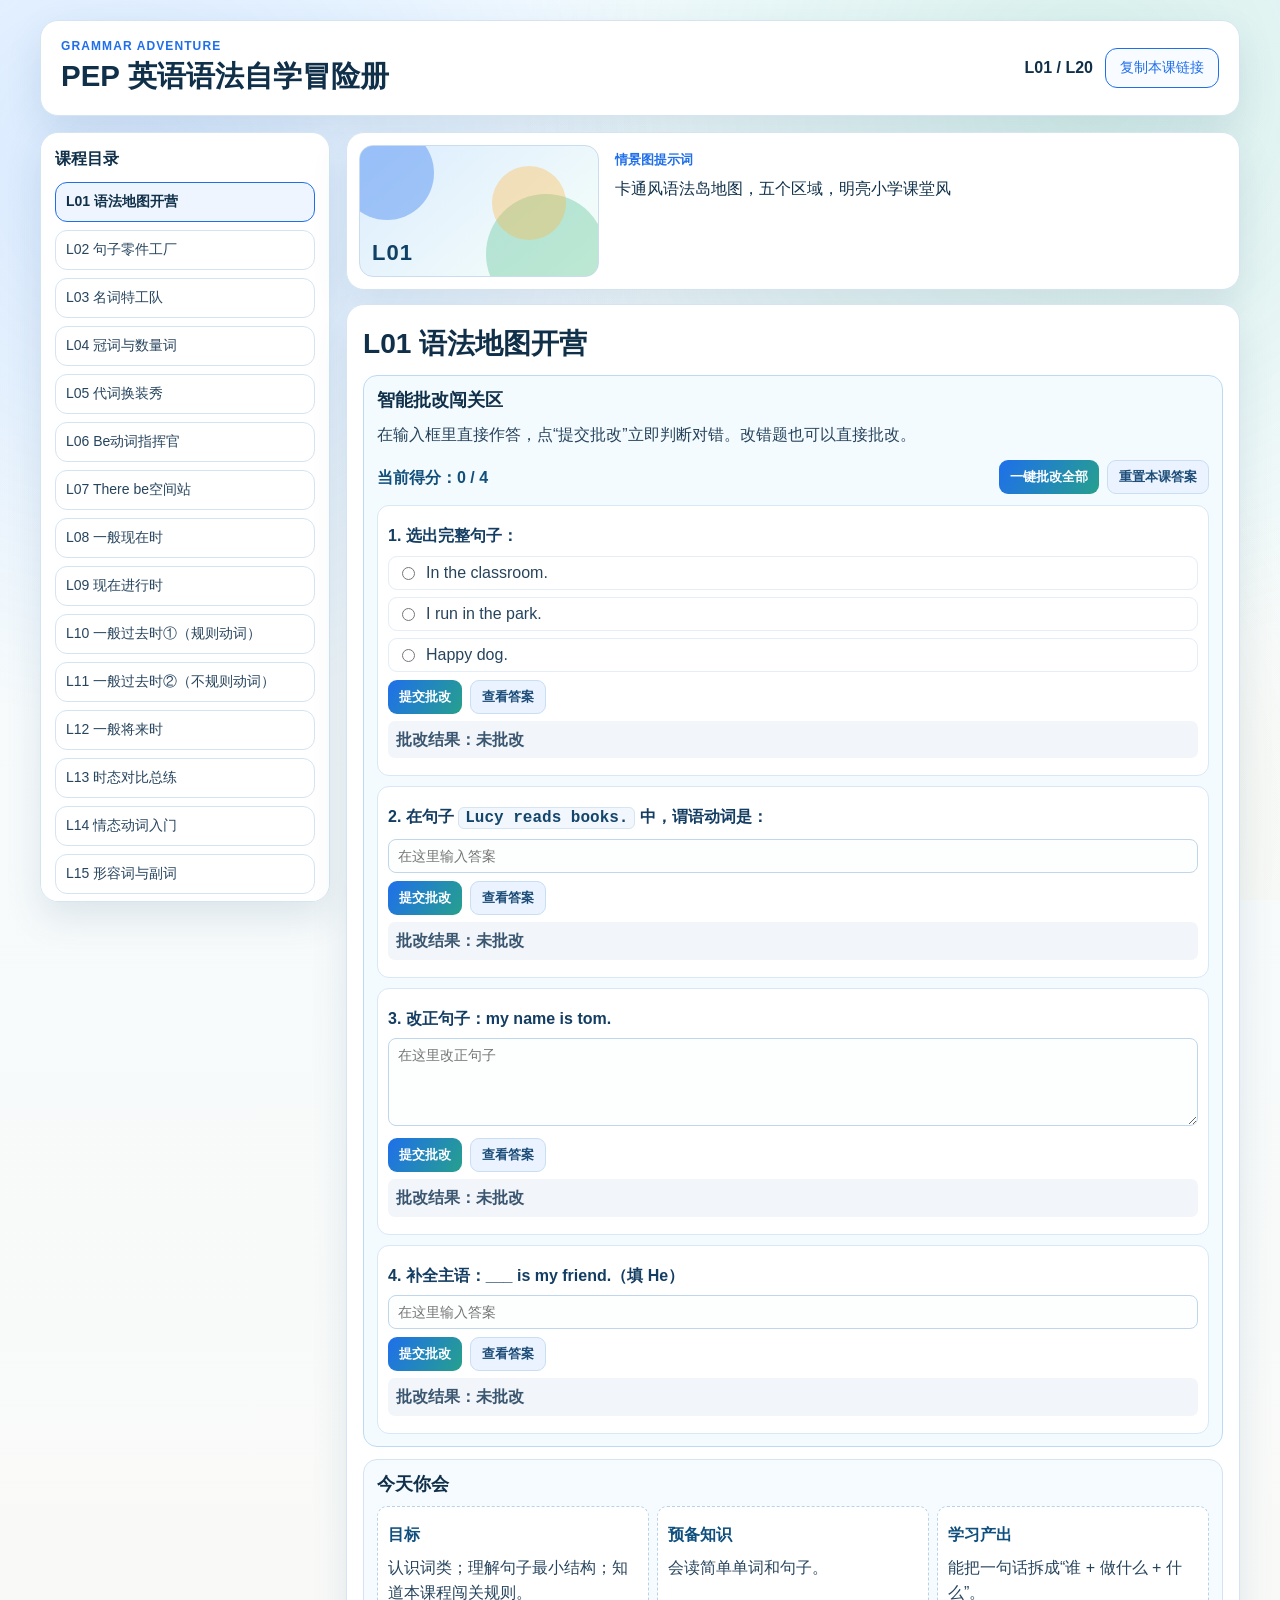
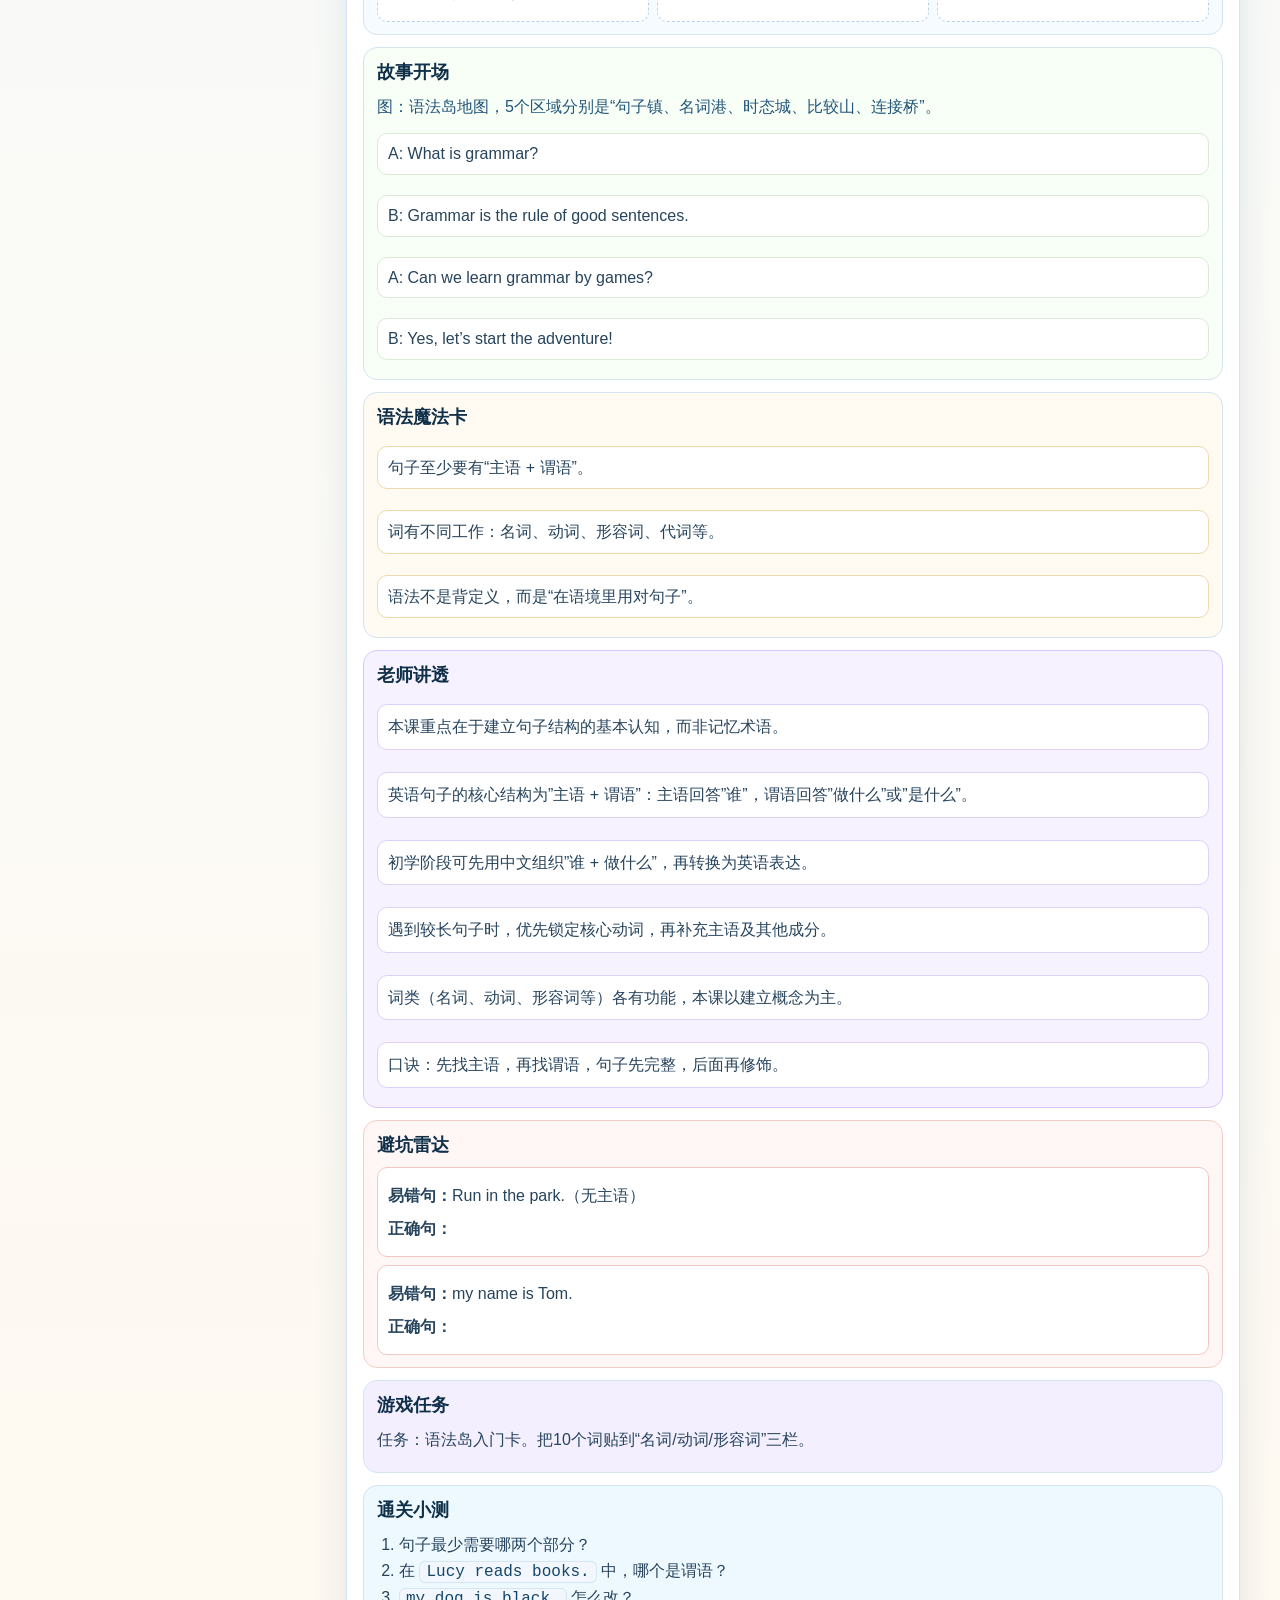
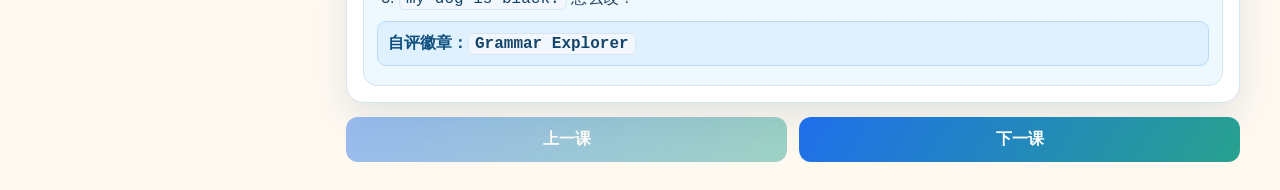
==== index.html @ 1f3fb875 "Restore index.html to stable version" ====
<!doctype html>
<html lang="zh-CN">
<head>
  <meta charset="UTF-8">
  <meta name="viewport" content="width=device-width, initial-scale=1.0">
  <title>PEP 语法大冒险 · 小学高年级</title>
  <link rel="stylesheet" href="./styles.css">
</head>
<body>
  <div class="bg-layer" aria-hidden="true"></div>
  <div class="app-shell">
    <header class="topbar">
      <div class="brand">
        <p class="brand-kicker">Grammar Adventure</p>
        <h1>PEP 英语语法自学冒险册</h1>
      </div>
      <div class="topbar-actions">
        <p id="progress-text" class="progress-text">L01 / L20</p>
        <button id="copy-link-btn" class="ghost-btn" type="button">复制本课链接</button>
      </div>
    </header>

    <div class="content-grid">
      <aside class="lesson-nav">
        <p class="nav-title">课程目录</p>
        <ul id="lesson-list" class="lesson-list"></ul>
      </aside>

      <main class="lesson-main">
        <section class="scene-banner">
          <div class="scene-visual">
            <div class="blob blob-a"></div>
            <div class="blob blob-b"></div>
            <div class="blob blob-c"></div>
            <p id="scene-id" class="scene-id">L01</p>
          </div>
          <div class="scene-meta">
            <p class="scene-label">情景图提示词</p>
            <p id="scene-prompt" class="scene-prompt"></p>
          </div>
        </section>

        <article class="lesson-paper">
          <header class="lesson-header">
            <h2 id="lesson-title"></h2>
          </header>
          <div id="lesson-content" class="lesson-content"></div>
        </article>

        <nav class="pager">
          <button id="prev-btn" class="page-btn" type="button">上一课</button>
          <button id="next-btn" class="page-btn" type="button">下一课</button>
        </nav>
      </main>
    </div>
  </div>

  <script src="./lessons-data.js"></script>
  <script src="./quiz-bank.js"></script>
  <script src="./app.js"></script>
</body>
</html>
---- styles.css ----
:root {
  --bg-top: #f4fbff;
  --bg-bottom: #fff9f0;
  --ink-strong: #10304a;
  --ink-body: #27445d;
  --brand-main: #1f6feb;
  --brand-aux: #25a66a;
  --accent: #ffb43d;
  --danger: #e15a52;
  --card: #ffffff;
  --line: #d4e4f1;
  --shadow: 0 16px 36px rgba(30, 84, 122, 0.12);
}

* {
  box-sizing: border-box;
}

body {
  margin: 0;
  font-family: "Trebuchet MS", "Segoe UI", "PingFang SC", "Microsoft YaHei", sans-serif;
  color: var(--ink-body);
  background: linear-gradient(180deg, var(--bg-top), var(--bg-bottom));
  min-height: 100vh;
}

.bg-layer {
  position: fixed;
  inset: 0;
  background:
    radial-gradient(circle at 10% 20%, rgba(43, 127, 255, 0.15), transparent 40%),
    radial-gradient(circle at 85% 10%, rgba(66, 184, 131, 0.16), transparent 42%),
    radial-gradient(circle at 70% 90%, rgba(255, 176, 32, 0.12), transparent 40%);
  z-index: -1;
}

.app-shell {
  width: min(1200px, 94vw);
  margin: 20px auto 28px;
}

.topbar {
  background: var(--card);
  border: 1px solid var(--line);
  border-radius: 18px;
  padding: 18px 20px;
  display: flex;
  gap: 20px;
  justify-content: space-between;
  align-items: center;
  box-shadow: var(--shadow);
}

.brand-kicker {
  margin: 0 0 4px;
  font-size: 12px;
  letter-spacing: 1.1px;
  color: var(--brand-main);
  text-transform: uppercase;
  font-weight: 700;
}

.brand h1 {
  margin: 0;
  color: var(--ink-strong);
  font-size: clamp(20px, 2.3vw, 30px);
}

.topbar-actions {
  display: flex;
  align-items: center;
  gap: 12px;
}

.progress-text {
  margin: 0;
  color: var(--ink-strong);
  font-weight: 700;
}

.ghost-btn {
  border: 1px solid var(--brand-main);
  color: var(--brand-main);
  background: #f8fbff;
  border-radius: 12px;
  padding: 10px 14px;
  font-size: 14px;
  cursor: pointer;
}

.ghost-btn:hover {
  background: #ecf5ff;
}

.content-grid {
  margin-top: 16px;
  display: grid;
  grid-template-columns: 290px 1fr;
  gap: 16px;
}

.lesson-nav {
  background: var(--card);
  border: 1px solid var(--line);
  border-radius: 18px;
  padding: 16px 14px;
  box-shadow: var(--shadow);
  max-height: calc(100vh - 130px);
  overflow: auto;
}

.nav-title {
  margin: 0 0 12px;
  font-weight: 700;
  color: var(--ink-strong);
}

.lesson-list {
  list-style: none;
  margin: 0;
  padding: 0;
  display: grid;
  gap: 8px;
}

.lesson-link {
  display: block;
  width: 100%;
  text-align: left;
  border: 1px solid var(--line);
  background: #fff;
  border-radius: 12px;
  padding: 10px;
  cursor: pointer;
  color: var(--ink-body);
  font-size: 14px;
  display: flex;
  justify-content: space-between;
  gap: 8px;
  align-items: center;
}

.lesson-link:hover {
  border-color: var(--brand-main);
}

.lesson-link.active {
  border-color: var(--brand-main);
  background: #eef5ff;
  color: var(--ink-strong);
  font-weight: 700;
}

.lesson-text {
  flex: 1;
}

.done-mark {
  font-size: 12px;
  color: #1a8f5c;
  font-weight: 700;
}

.lesson-main {
  display: grid;
  gap: 14px;
}

.scene-banner {
  background: var(--card);
  border: 1px solid var(--line);
  border-radius: 18px;
  padding: 12px;
  display: grid;
  grid-template-columns: 240px 1fr;
  gap: 14px;
  box-shadow: var(--shadow);
}

.scene-visual {
  min-height: 132px;
  position: relative;
  border-radius: 14px;
  overflow: hidden;
  background: linear-gradient(140deg, #dcecff, #f6fff8);
  border: 1px solid #c9ddef;
}

.scene-id {
  position: absolute;
  left: 12px;
  bottom: 10px;
  margin: 0;
  font-size: 22px;
  font-weight: 800;
  color: #0f4166;
  letter-spacing: 1px;
}

.blob {
  position: absolute;
  border-radius: 50%;
}

.blob-a {
  width: 94px;
  height: 94px;
  background: rgba(31, 111, 235, 0.36);
  top: -20px;
  left: -20px;
}

.blob-b {
  width: 120px;
  height: 120px;
  background: rgba(66, 184, 131, 0.32);
  bottom: -38px;
  right: -8px;
}

.blob-c {
  width: 74px;
  height: 74px;
  background: rgba(255, 180, 61, 0.34);
  top: 20px;
  right: 32px;
}

.scene-meta {
  padding: 6px 2px;
}

.scene-label {
  margin: 0;
  font-size: 13px;
  color: var(--brand-main);
  font-weight: 700;
}

.scene-prompt {
  margin: 8px 0 0;
  line-height: 1.55;
  color: var(--ink-strong);
}

.lesson-paper {
  background: var(--card);
  border: 1px solid var(--line);
  border-radius: 18px;
  padding: 16px;
  box-shadow: var(--shadow);
}

.lesson-header h2 {
  margin: 4px 0 12px;
  color: var(--ink-strong);
  font-size: clamp(22px, 2.2vw, 30px);
}

.lesson-content {
  display: grid;
  gap: 12px;
}

.section-card {
  border: 1px solid var(--line);
  border-radius: 14px;
  padding: 12px 13px;
  background: #fff;
}

.section-card h3 {
  margin: 0 0 10px;
  color: var(--ink-strong);
  font-size: 18px;
}

.section-card p {
  margin: 7px 0;
  line-height: 1.6;
}

.section-studyflow {
  background: #f3f9ff;
}

.study-steps {
  display: grid;
  grid-template-columns: repeat(auto-fit, minmax(180px, 1fr));
  gap: 8px;
  margin-top: 8px;
}

.study-step {
  display: flex;
  gap: 8px;
  align-items: center;
  border: 1px solid #d1e4f4;
  border-radius: 10px;
  background: #fff;
  padding: 8px 10px;
}

.done-btn {
  margin-top: 10px;
  border: none;
  border-radius: 10px;
  background: linear-gradient(125deg, #1f6feb, #2bb38c);
  color: #fff;
  padding: 8px 14px;
  font-weight: 700;
  cursor: pointer;
}

.goal-grid {
  display: grid;
  grid-template-columns: repeat(auto-fit, minmax(220px, 1fr));
  gap: 8px;
}

.goal-item {
  border: 1px dashed #b7d2ea;
  border-radius: 10px;
  padding: 8px 10px;
  background: #fff;
}

.goal-key {
  color: #0f4f7d;
  font-weight: 700;
}

.scene-desc {
  color: #24567a;
}

.warmup-media {
  margin: 10px 0;
}

.warmup-image {
  width: 100%;
  border-radius: 12px;
  border: 1px solid #c7dcf0;
  background: #f5fbff;
  display: block;
}

.chat-list {
  display: grid;
  gap: 6px;
}

.chat-line {
  border-radius: 10px;
  background: #fff;
  border: 1px solid #d9ebd5;
  padding: 7px 10px;
}

.rule-list {
  display: grid;
  gap: 7px;
}

.rule-item {
  background: #fff;
  border: 1px solid #f0d9ad;
  border-radius: 10px;
  padding: 8px 10px;
}

.pit-grid {
  display: grid;
  gap: 8px;
}

.pit-item {
  background: #fff;
  border: 1px solid #f2c7c3;
  border-radius: 10px;
  padding: 8px 10px;
}

.pitfall-intro {
  border: 1px solid #f3cdc8;
  border-radius: 10px;
  background: #fff;
  padding: 8px 10px;
  margin-bottom: 10px;
}

.pit-actions {
  display: flex;
  gap: 8px;
  flex-wrap: wrap;
  margin-top: 8px;
}

.section-practice {
  background: #f9f9ff;
}

.section-autoquiz {
  background: #f4fbff;
  border-color: #bedaf3;
}

.quiz-toolbar {
  display: flex;
  justify-content: space-between;
  gap: 10px;
  align-items: center;
  flex-wrap: wrap;
  margin: 10px 0 8px;
}

.quiz-score {
  margin: 0;
  font-weight: 700;
  color: #124f7a;
}

.quiz-tools {
  display: flex;
  gap: 8px;
  flex-wrap: wrap;
}

.mini-btn {
  border: none;
  border-radius: 9px;
  background: linear-gradient(120deg, #1f6feb, #26a08d);
  color: #fff;
  font-size: 13px;
  font-weight: 700;
  padding: 7px 11px;
  cursor: pointer;
}

.mini-btn.light {
  background: #eaf3ff;
  color: #1d4d78;
  border: 1px solid #c9def3;
}

.quiz-list {
  display: grid;
  gap: 10px;
}

.quiz-card {
  background: #fff;
  border: 1px solid #d7e8f7;
  border-radius: 12px;
  padding: 10px;
}

.quiz-title {
  margin: 0 0 8px;
  color: #133d62;
  font-weight: 700;
}

.quiz-options {
  display: grid;
  gap: 7px;
}

.quiz-option {
  display: flex;
  gap: 8px;
  align-items: flex-start;
  border: 1px solid #e4edf8;
  border-radius: 9px;
  padding: 7px 8px;
}

.quiz-option input {
  margin-top: 3px;
}

.quiz-input,
.quiz-textarea {
  width: 100%;
  border: 1px solid #bfd6ec;
  border-radius: 8px;
  padding: 8px 9px;
  font-size: 14px;
  color: #1d4568;
  background: #fdfefe;
}

.quiz-textarea {
  min-height: 88px;
  resize: vertical;
}

.quiz-actions {
  display: flex;
  gap: 8px;
  flex-wrap: wrap;
  margin-top: 8px;
}

.quiz-feedback {
  margin: 8px 0 0;
  padding: 6px 8px;
  border-radius: 7px;
  background: #f2f5f9;
  color: #3a5670;
  font-weight: 600;
}

.quiz-feedback.correct {
  background: #e8fbef;
  color: #1c7e49;
}

.quiz-feedback.wrong {
  background: #fff0ef;
  color: #b94d44;
}

.quiz-answer {
  margin: 7px 0 0;
  color: #1c5582;
  font-weight: 600;
}

.exit-list {
  display: grid;
  gap: 10px;
}

.fun-game {
  border: 1px solid #d8ccf7;
  border-radius: 12px;
  background: #fff;
  padding: 10px;
  margin-top: 10px;
}

.fun-title {
  margin: 0 0 6px;
  color: #3a2b72;
  font-weight: 700;
}

.fun-playground {
  margin-top: 8px;
  display: grid;
  gap: 8px;
}

.fun-result {
  margin: 0;
  color: #1d4e75;
  font-weight: 600;
}

.practice-block {
  border: 1px solid #d7dcf2;
  border-radius: 12px;
  background: #fff;
  padding: 10px;
  margin-bottom: 10px;
}

.practice-block h4 {
  margin: 0 0 8px;
  color: #153f6b;
}

.practice-list {
  display: grid;
  gap: 8px;
}

.practice-item {
  display: flex;
  gap: 8px;
  align-items: flex-start;
  border: 1px solid #e4eaf4;
  border-radius: 9px;
  padding: 7px 8px;
}

.practice-item input {
  margin-top: 3px;
}

.selfcheck {
  margin-top: 8px;
  border-top: 1px dashed #d4deec;
  padding-top: 6px;
}

.selfcheck summary {
  cursor: pointer;
  color: #1f5f95;
  font-weight: 700;
}

.badge-line {
  margin-top: 10px;
  padding: 8px 10px;
  border-radius: 9px;
  background: #dff1ff;
  border: 1px solid #b7dcfa;
  color: #0f4f7d;
  font-weight: 700;
}

.section-card ul,
.section-card ol {
  margin: 8px 0 8px 22px;
  padding: 0;
  line-height: 1.6;
}

.section-card code {
  background: #f2f7fd;
  color: #14456a;
  border: 1px solid #d5e5f3;
  border-radius: 6px;
  padding: 1px 6px;
  font-family: Consolas, "Courier New", monospace;
}

.section-lessonmeta {
  background: #f5fbff;
}

.section-warmupscene {
  background: #f8fff7;
}

.section-rulecard {
  background: #fffaf2;
}

.section-teachertalk {
  background: #f6f2ff;
  border-color: #d9c8fb;
}

.teacher-talk-list {
  display: grid;
  gap: 8px;
}

.teacher-talk-item {
  margin: 0;
  padding: 9px 10px;
  border-radius: 10px;
  background: #fff;
  border: 1px solid #ddd1f7;
  line-height: 1.65;
}

.section-pitfallbox {
  background: #fff7f6;
  border-color: #f3cdc8;
}

.section-funmission {
  background: #f3efff;
}

.section-exitticket {
  background: #eef9ff;
}

.pager {
  display: flex;
  justify-content: space-between;
  gap: 12px;
}

.page-btn {
  flex: 1;
  border: none;
  border-radius: 12px;
  padding: 12px;
  font-size: 16px;
  font-weight: 700;
  color: #fff;
  background: linear-gradient(120deg, var(--brand-main), #27a18e);
  cursor: pointer;
}

.page-btn[disabled] {
  opacity: 0.45;
  cursor: not-allowed;
}

@media (max-width: 1000px) {
  .content-grid {
    grid-template-columns: 1fr;
  }

  .lesson-nav {
    max-height: 260px;
  }
}

@media (max-width: 700px) {
  .topbar {
    flex-direction: column;
    align-items: flex-start;
  }

  .topbar-actions {
    width: 100%;
    justify-content: space-between;
  }

  .scene-banner {
    grid-template-columns: 1fr;
  }
}

.main-tabs {
  display: flex;
  gap: 10px;
  margin-top: 16px;
  background: rgba(255, 255, 255, 0.72);
  border: 1px solid var(--line);
  border-radius: 18px;
  padding: 10px;
  box-shadow: var(--shadow);
}

.main-tab,
.sub-tab {
  border: 1px solid transparent;
  border-radius: 12px;
  background: #f6fbff;
  color: var(--ink-strong);
  padding: 11px 16px;
  font-weight: 800;
  cursor: pointer;
}

.main-tab.active,
.sub-tab.active {
  background: linear-gradient(120deg, var(--brand-main), var(--brand-aux));
  color: #fff;
}

.view-panel.hidden,
.sub-panel.hidden {
  display: none;
}

.test-shell {
  margin-top: 16px;
  background: var(--card);
  border: 1px solid var(--line);
  border-radius: 18px;
  padding: 18px;
  box-shadow: var(--shadow);
}

.test-header p {
  margin: 6px 0 0;
  color: #35536e;
}

.sub-tabs {
  display: flex;
  gap: 10px;
  margin: 14px 0;
  flex-wrap: wrap;
}

.test-actions {
  display: flex;
  gap: 10px;
  flex-wrap: wrap;
  margin-bottom: 10px;
}

.test-summary {
  margin: 0 0 12px;
  padding: 14px 18px;
  border-radius: 12px;
  background: linear-gradient(135deg, #e8f4fd 0%, #f0f9ff 100%);
  border: 1px solid #b8d9f0;
  color: #134066;
  font-weight: 700;
  font-size: 15px;
  line-height: 1.5;
}

.test-paper,
.wrongbook-list {
  display: grid;
  gap: 12px;
}

.test-card,
.wrongbook-card {
  border: 1px solid #d7e8f7;
  border-radius: 14px;
  background: #fff;
  padding: 12px;
}

.test-source,
.wrongbook-source {
  margin: 0 0 6px;
  font-size: 12px;
  color: #4d6780;
  font-weight: 700;
}

.empty-state {
  margin: 0;
  padding: 18px 14px;
  border-radius: 12px;
  background: #f7fbff;
  border: 1px dashed #bfd6ec;
  color: #4a6780;
  text-align: center;
}

.muted {
  color: #7e92a8;
}

.hidden {
  display: none !important;
}

@media (max-width: 700px) {
  .main-tabs,
  .sub-tabs,
  .test-actions {
    flex-direction: column;
  }

  .main-tab,
  .sub-tab,
  .mini-btn,
  .ghost-btn,
  .page-btn,
  .submit-btn {
    width: 100%;
  }
}

/* 测试页面提交区域 */
.test-submit-area {
  margin-top: 24px;
  padding-top: 20px;
  border-top: 2px dashed #d7e8f7;
  display: flex;
  justify-content: center;
}

.submit-btn {
  border: none;
  border-radius: 14px;
  background: linear-gradient(135deg, #1f6feb 0%, #25a66a 100%);
  color: #fff;
  font-size: 18px;
  font-weight: 800;
  padding: 16px 48px;
  cursor: pointer;
  box-shadow: 0 4px 16px rgba(31, 111, 235, 0.3);
  transition: all 0.3s ease;
}

.submit-btn:hover {
  transform: translateY(-2px);
  box-shadow: 0 6px 20px rgba(31, 111, 235, 0.4);
}

.submit-btn:active {
  transform: translateY(0);
}

/* 错题详情样式 */
.error-detail {
  margin-top: 12px;
  padding: 14px 16px;
  border-radius: 10px;
  background: #fff8f7;
  border: 1px solid #f5c6c2;
}

.error-label {
  margin: 0 0 6px;
  font-weight: 700;
  color: #b94d44;
  font-size: 13px;
}

.user-answer {
  margin: 0 0 10px;
  padding: 8px 12px;
  background: #fff;
  border-radius: 8px;
  border: 1px solid #f5c6c2;
  color: #8b3a32;
  font-weight: 600;
}

.correct-label {
  margin: 0 0 6px;
  font-weight: 700;
  color: #1c7e49;
  font-size: 13px;
}

.correct-answer {
  margin: 0;
  padding: 8px 12px;
  background: #e8fbef;
  border-radius: 8px;
  border: 1px solid #a3e4bf;
  color: #1c7e49;
  font-weight: 600;
}

/* 测试卡片美化 */
.test-card {
  border: 1px solid #d7e8f7;
  border-radius: 14px;
  background: #fff;
  padding: 16px;
  transition: box-shadow 0.2s ease;
}

.test-card:hover {
  box-shadow: 0 4px 12px rgba(30, 84, 122, 0.08);
}

/* 测试来源标签美化 */
.test-source {
  margin: 0 0 8px;
  font-size: 12px;
  color: #4d6780;
  font-weight: 700;
  display: inline-block;
  padding: 4px 10px;
  background: #f3f9ff;
  border-radius: 6px;
  border: 1px solid #d7e8f7;
}

/* 测试题目标题美化 */
.test-card .quiz-title {
  margin: 0 0 12px;
  color: #133d62;
  font-weight: 700;
  font-size: 16px;
  line-height: 1.5;
}

/* 测试选项美化 */
.test-card .quiz-options {
  display: grid;
  gap: 8px;
}

.test-card .quiz-option {
  display: flex;
  gap: 10px;
  align-items: flex-start;
  border: 1px solid #e4edf8;
  border-radius: 10px;
  padding: 10px 12px;
  background: #fafcff;
  transition: all 0.2s ease;
}

.test-card .quiz-option:hover {
  border-color: #1f6feb;
  background: #f0f7ff;
}

/* 测试输入框美化 */
.test-card .quiz-input,
.test-card .quiz-textarea {
  border: 1px solid #bfd6ec;
  border-radius: 10px;
  padding: 10px 12px;
  font-size: 15px;
  color: #1d4568;
  background: #fdfefe;
  transition: border-color 0.2s ease;
}

.test-card .quiz-input:focus,
.test-card .quiz-textarea:focus {
  border-color: #1f6feb;
  outline: none;
  box-shadow: 0 0 0 3px rgba(31, 111, 235, 0.1);
}

/* 测试反馈美化 */
.test-card .quiz-feedback {
  margin: 10px 0 0;
  padding: 8px 12px;
  border-radius: 8px;
  font-weight: 700;
  font-size: 14px;
}

.test-card .quiz-feedback.correct {
  background: linear-gradient(135deg, #e8fbef 0%, #d4f5e0 100%);
  color: #1c7e49;
  border: 1px solid #a3e4bf;
}

.test-card .quiz-feedback.wrong {
  background: linear-gradient(135deg, #fff0ef 0%, #ffe8e6 100%);
  color: #b94d44;
  border: 1px solid #f5c6c2;
}
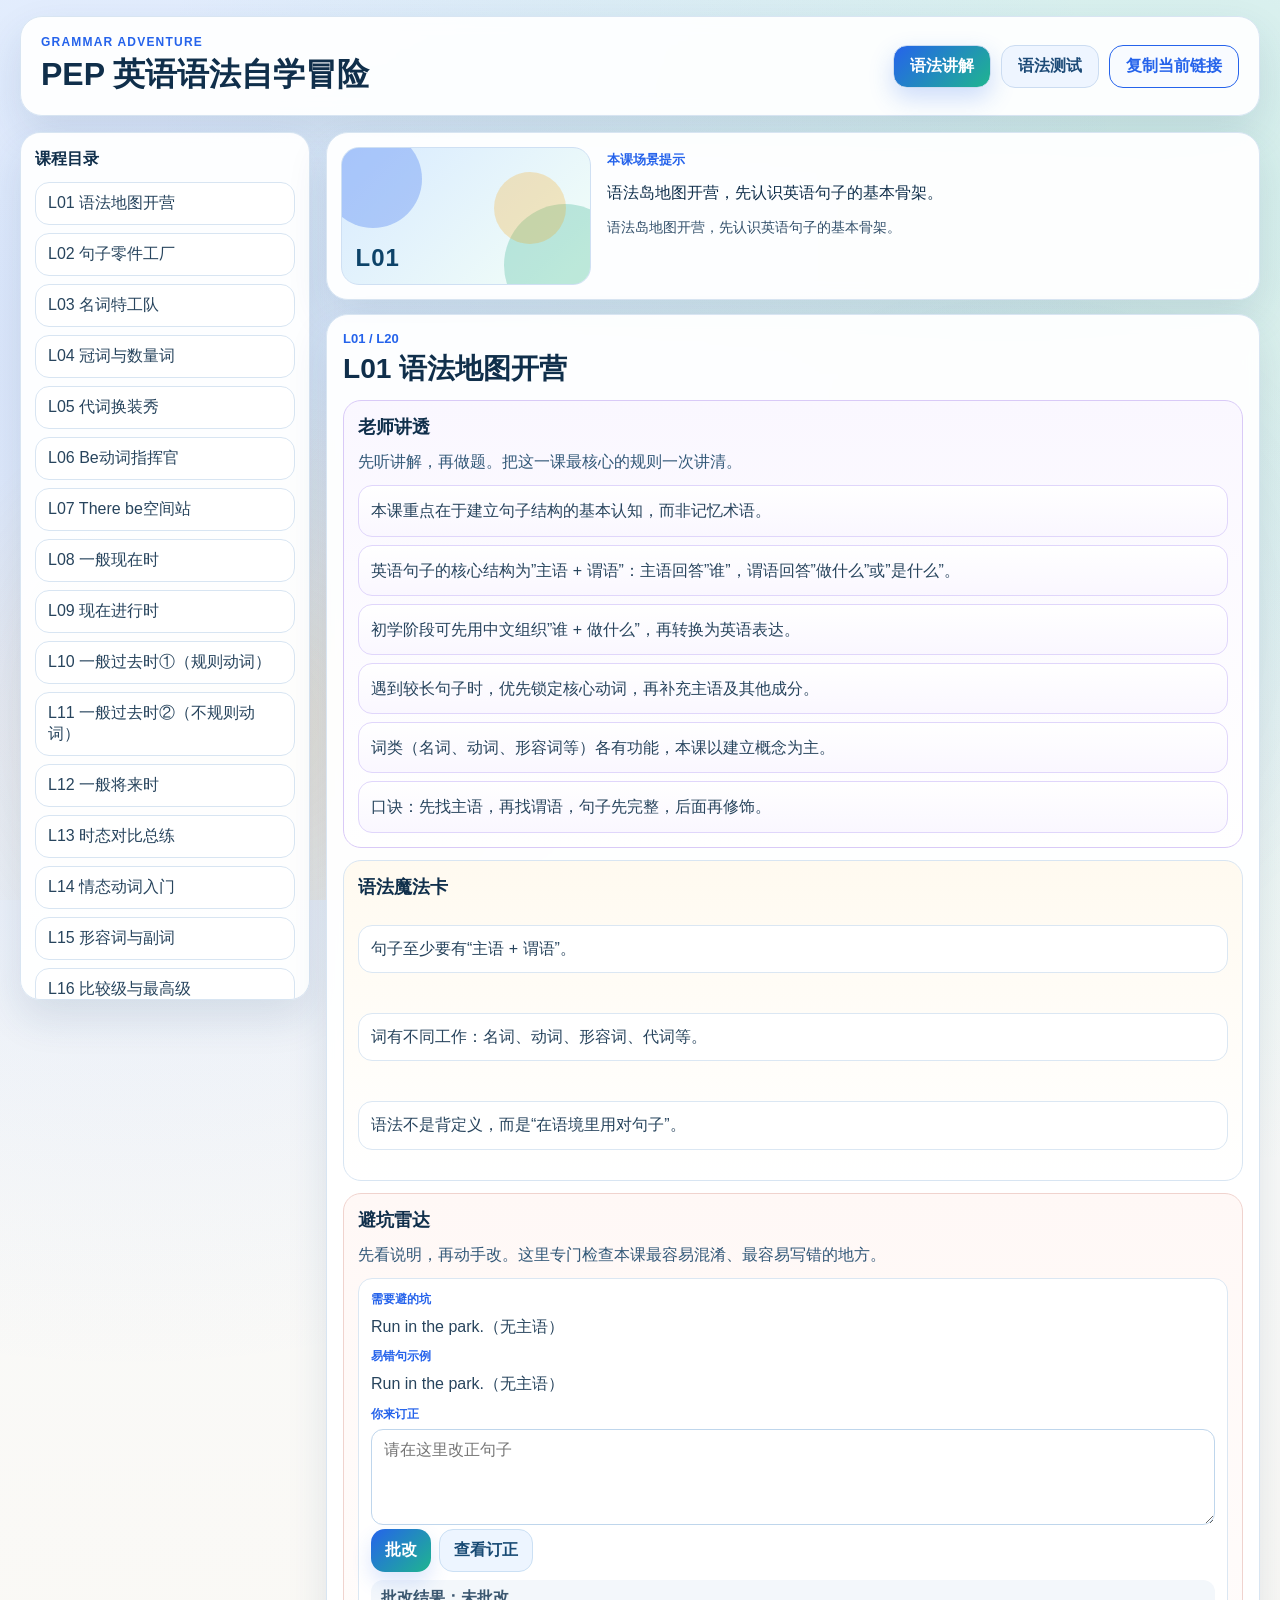
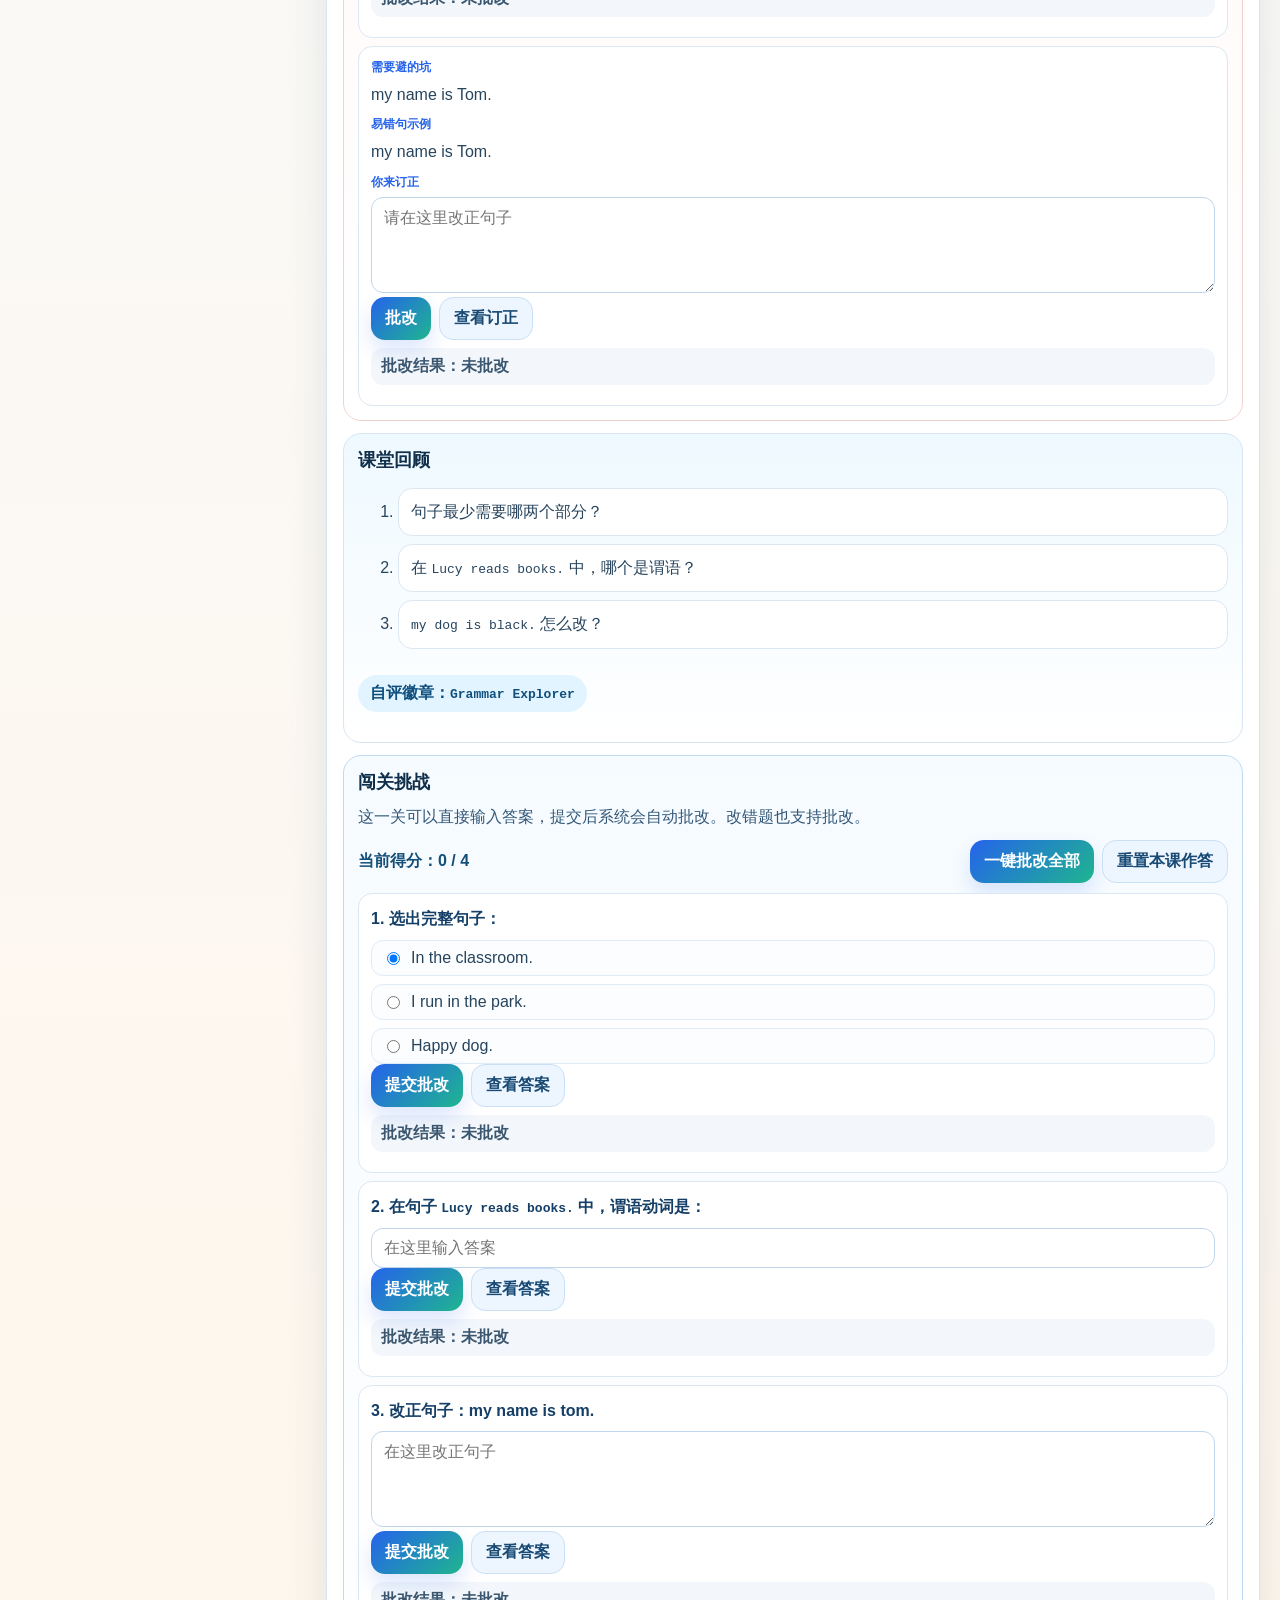
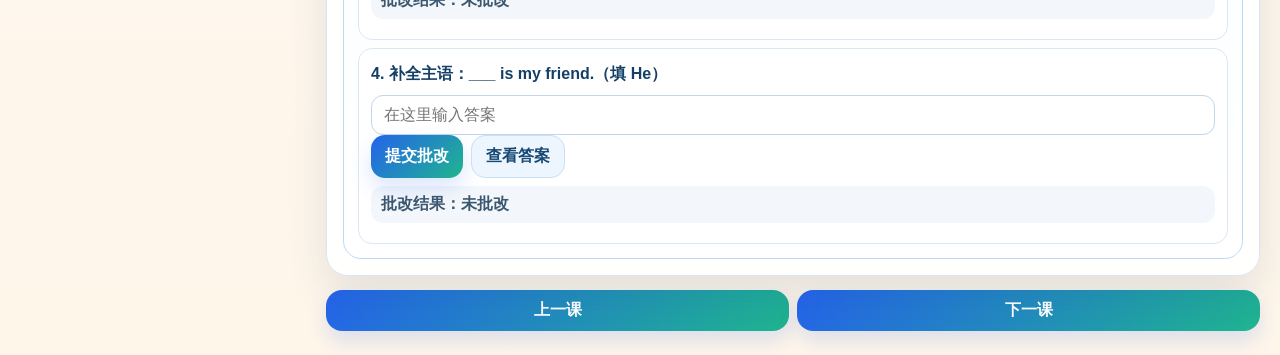
==== commit 54a92dc9: "Publish dual-menu grammar site" ====
--- a/index.html
+++ b/index.html
@@ -1,62 +1,103 @@
-<!doctype html>
-<html lang="zh-CN">
-<head>
-  <meta charset="UTF-8">
-  <meta name="viewport" content="width=device-width, initial-scale=1.0">
-  <title>PEP 语法大冒险 · 小学高年级</title>
-  <link rel="stylesheet" href="./styles.css">
-</head>
-<body>
-  <div class="bg-layer" aria-hidden="true"></div>
-  <div class="app-shell">
-    <header class="topbar">
-      <div class="brand">
-        <p class="brand-kicker">Grammar Adventure</p>
-        <h1>PEP 英语语法自学冒险册</h1>
-      </div>
-      <div class="topbar-actions">
-        <p id="progress-text" class="progress-text">L01 / L20</p>
-        <button id="copy-link-btn" class="ghost-btn" type="button">复制本课链接</button>
-      </div>
-    </header>
+<!doctype html>
+<html lang="zh-CN">
+<head>
+  <meta charset="UTF-8">
+  <meta name="viewport" content="width=device-width, initial-scale=1.0">
+  <title>PEP 英语语法自学冒险</title>
+  <link rel="stylesheet" href="./styles.css">
+</head>
+<body>
+  <div class="bg-layer" aria-hidden="true"></div>
+  <div class="app-shell">
+    <header class="topbar">
+      <div class="brand">
+        <p class="brand-kicker">Grammar Adventure</p>
+        <h1>PEP 英语语法自学冒险</h1>
+      </div>
+      <div class="topbar-actions">
+        <button id="menu-lesson" class="top-menu active" type="button">语法讲解</button>
+        <button id="menu-test" class="top-menu" type="button">语法测试</button>
+        <button id="copy-link-btn" class="ghost-btn" type="button">复制当前链接</button>
+      </div>
+    </header>
+
+    <main>
+      <section id="lesson-view" class="view-panel">
+        <div class="content-grid">
+          <aside class="lesson-nav">
+            <p class="nav-title">课程目录</p>
+            <ul id="lesson-list" class="lesson-list"></ul>
+          </aside>
+
+          <div class="lesson-stage">
+            <section class="scene-banner">
+              <div class="scene-visual">
+                <div class="blob blob-a"></div>
+                <div class="blob blob-b"></div>
+                <div class="blob blob-c"></div>
+                <p id="scene-id" class="scene-id">L01</p>
+              </div>
+              <div class="scene-meta">
+                <p class="scene-label">本课场景提示</p>
+                <p id="scene-prompt" class="scene-prompt"></p>
+                <p id="lesson-summary" class="lesson-summary"></p>
+              </div>
+            </section>
+
+            <article class="lesson-paper">
+              <header class="lesson-header">
+                <div>
+                  <p id="progress-text" class="progress-text">L01 / L20</p>
+                  <h2 id="lesson-title"></h2>
+                </div>
+              </header>
+              <div id="lesson-content" class="lesson-content"></div>
+            </article>
+
+            <nav class="pager">
+              <button id="prev-btn" class="page-btn" type="button">上一课</button>
+              <button id="next-btn" class="page-btn" type="button">下一课</button>
+            </nav>
+          </div>
+        </div>
+      </section>
+
+      <section id="test-view" class="view-panel" hidden>
+        <div class="test-shell">
+          <header class="test-header">
+            <div>
+              <p class="panel-kicker">语法测试</p>
+              <h2>随机 20 题，一次做完，一次批改</h2>
+              <p class="panel-desc">每次点击“生成 20 题”都会自动抽取新题。全部做完后点提交，系统会自动批改，并把错题加入错题集。</p>
+            </div>
+            <div class="test-toolbar">
+              <button id="generate-test-btn" class="mini-btn" type="button">生成 20 题</button>
+              <button id="submit-test-btn" class="mini-btn light" type="button">一键提交并批改</button>
+              <button id="clear-wrong-btn" class="mini-btn light" type="button">清空错题集</button>
+            </div>
+          </header>
+
+          <div class="test-switch">
+            <button class="test-tab active" data-test-tab="quiz" type="button">测试</button>
+            <button class="test-tab" data-test-tab="wrong" type="button">错题集 <span id="wrong-count" class="badge-count">0</span></button>
+          </div>
+
+          <article class="lesson-paper">
+            <div class="quiz-toolbar">
+              <p id="test-score" class="quiz-score">当前得分：0 / 20</p>
+              <p class="quiz-hint">先作答，再统一提交。错题会自动记录。</p>
+            </div>
+            <div id="test-question-list" class="lesson-content"></div>
+          </article>
+        </div>
+      </section>
+    </main>
+  </div>
+
+  <script src="./lessons-data.js"></script>
+  <script src="./quiz-bank.js"></script>
+  <script src="./app.js"></script>
+</body>
+</html>
 
-    <div class="content-grid">
-      <aside class="lesson-nav">
-        <p class="nav-title">课程目录</p>
-        <ul id="lesson-list" class="lesson-list"></ul>
-      </aside>
 
-      <main class="lesson-main">
-        <section class="scene-banner">
-          <div class="scene-visual">
-            <div class="blob blob-a"></div>
-            <div class="blob blob-b"></div>
-            <div class="blob blob-c"></div>
-            <p id="scene-id" class="scene-id">L01</p>
-          </div>
-          <div class="scene-meta">
-            <p class="scene-label">情景图提示词</p>
-            <p id="scene-prompt" class="scene-prompt"></p>
-          </div>
-        </section>
-
-        <article class="lesson-paper">
-          <header class="lesson-header">
-            <h2 id="lesson-title"></h2>
-          </header>
-          <div id="lesson-content" class="lesson-content"></div>
-        </article>
-
-        <nav class="pager">
-          <button id="prev-btn" class="page-btn" type="button">上一课</button>
-          <button id="next-btn" class="page-btn" type="button">下一课</button>
-        </nav>
-      </main>
-    </div>
-  </div>
-
-  <script src="./lessons-data.js"></script>
-  <script src="./quiz-bank.js"></script>
-  <script src="./app.js"></script>
-</body>
-</html>
--- a/styles.css
+++ b/styles.css
@@ -1,271 +1,268 @@
 :root {
-  --bg-top: #f4fbff;
-  --bg-bottom: #fff9f0;
-  --ink-strong: #10304a;
+  --bg-top: #f6fbff;
+  --bg-bottom: #fff6ea;
+  --ink-strong: #102f4b;
   --ink-body: #27445d;
-  --brand-main: #1f6feb;
-  --brand-aux: #25a66a;
-  --accent: #ffb43d;
-  --danger: #e15a52;
+  --brand-main: #2563eb;
+  --brand-aux: #12a57b;
+  --accent: #f59e0b;
+  --danger: #dc5f55;
   --card: #ffffff;
-  --line: #d4e4f1;
-  --shadow: 0 16px 36px rgba(30, 84, 122, 0.12);
-}
-
-* {
-  box-sizing: border-box;
-}
-
+  --line: #d8e5f2;
+  --shadow: 0 18px 40px rgba(23, 66, 104, 0.12);
+}
+
+* { box-sizing: border-box; }
+html { scroll-behavior: smooth; }
 body {
   margin: 0;
+  min-height: 100vh;
+  color: var(--ink-body);
   font-family: "Trebuchet MS", "Segoe UI", "PingFang SC", "Microsoft YaHei", sans-serif;
-  color: var(--ink-body);
-  background: linear-gradient(180deg, var(--bg-top), var(--bg-bottom));
-  min-height: 100vh;
-}
+  background:
+    radial-gradient(circle at 10% 10%, rgba(37, 99, 235, 0.15), transparent 30%),
+    radial-gradient(circle at 90% 5%, rgba(18, 165, 123, 0.16), transparent 28%),
+    linear-gradient(180deg, var(--bg-top), var(--bg-bottom));
+}
+button, textarea, input { font: inherit; }
+button { cursor: pointer; }
 
 .bg-layer {
   position: fixed;
   inset: 0;
+  pointer-events: none;
   background:
-    radial-gradient(circle at 10% 20%, rgba(43, 127, 255, 0.15), transparent 40%),
-    radial-gradient(circle at 85% 10%, rgba(66, 184, 131, 0.16), transparent 42%),
-    radial-gradient(circle at 70% 90%, rgba(255, 176, 32, 0.12), transparent 40%);
+    radial-gradient(circle at 20% 80%, rgba(245, 158, 11, 0.14), transparent 28%),
+    radial-gradient(circle at 80% 70%, rgba(37, 99, 235, 0.08), transparent 30%);
   z-index: -1;
 }
 
 .app-shell {
-  width: min(1200px, 94vw);
-  margin: 20px auto 28px;
+  width: min(1240px, calc(100vw - 24px));
+  margin: 16px auto 24px;
 }
 
 .topbar {
-  background: var(--card);
-  border: 1px solid var(--line);
-  border-radius: 18px;
-  padding: 18px 20px;
-  display: flex;
-  gap: 20px;
+  display: flex;
+  gap: 16px;
   justify-content: space-between;
   align-items: center;
+  padding: 18px 20px;
+  border: 1px solid var(--line);
+  border-radius: 22px;
+  background: rgba(255, 255, 255, 0.92);
   box-shadow: var(--shadow);
+  backdrop-filter: blur(8px);
 }
 
 .brand-kicker {
   margin: 0 0 4px;
   font-size: 12px;
-  letter-spacing: 1.1px;
+  font-weight: 700;
   color: var(--brand-main);
   text-transform: uppercase;
-  font-weight: 700;
+  letter-spacing: 1.2px;
 }
 
 .brand h1 {
   margin: 0;
   color: var(--ink-strong);
-  font-size: clamp(20px, 2.3vw, 30px);
+  font-size: clamp(22px, 2.5vw, 32px);
 }
 
 .topbar-actions {
   display: flex;
+  flex-wrap: wrap;
+  gap: 10px;
   align-items: center;
-  gap: 12px;
-}
-
-.progress-text {
-  margin: 0;
-  color: var(--ink-strong);
-  font-weight: 700;
+}
+
+.top-menu,
+.ghost-btn,
+.page-btn,
+.mini-btn,
+.test-tab,
+.lesson-link {
+  border: 0;
+  border-radius: 14px;
+  transition: transform 0.15s ease, box-shadow 0.15s ease, background 0.15s ease, color 0.15s ease, border-color 0.15s ease;
+}
+
+.top-menu {
+  padding: 10px 16px;
+  background: #eef5ff;
+  color: #1d4b77;
+  border: 1px solid #cbdcf1;
+  font-weight: 700;
+}
+
+.top-menu.active {
+  background: linear-gradient(135deg, var(--brand-main), #1fb58f);
+  color: #fff;
+  box-shadow: 0 10px 24px rgba(37, 99, 235, 0.22);
 }
 
 .ghost-btn {
-  border: 1px solid var(--brand-main);
+  padding: 10px 16px;
   color: var(--brand-main);
   background: #f8fbff;
-  border-radius: 12px;
-  padding: 10px 14px;
+  border: 1px solid var(--brand-main);
+  font-weight: 700;
+}
+
+.view-panel { margin-top: 16px; }
+
+.content-grid {
+  display: grid;
+  grid-template-columns: 290px minmax(0, 1fr);
+  gap: 16px;
+  align-items: start;
+}
+
+.lesson-nav {
+  position: sticky;
+  top: 16px;
+  max-height: calc(100vh - 32px);
+  overflow: auto;
+  padding: 16px 14px;
+  border: 1px solid var(--line);
+  border-radius: 20px;
+  background: rgba(255, 255, 255, 0.94);
+  box-shadow: var(--shadow);
+}
+
+.nav-title {
+  margin: 0 0 12px;
+  color: var(--ink-strong);
+  font-weight: 700;
+}
+
+.lesson-list {
+  display: grid;
+  gap: 8px;
+  list-style: none;
+  margin: 0;
+  padding: 0;
+}
+
+.lesson-link {
+  width: 100%;
+  display: flex;
+  justify-content: space-between;
+  gap: 10px;
+  align-items: center;
+  padding: 10px 12px;
+  background: #fff;
+  color: var(--ink-body);
+  border: 1px solid var(--line);
+  text-align: left;
+}
+
+.lesson-link:hover { transform: translateY(-1px); border-color: #94c4f6; }
+.lesson-link.active {
+  background: linear-gradient(135deg, #eaf3ff, #f2fff9);
+  border-color: #87b6eb;
+  color: var(--ink-strong);
+  font-weight: 700;
+}
+
+.lesson-text { flex: 1; }
+.done-mark { color: #15925e; font-size: 12px; font-weight: 700; }
+
+.lesson-stage {
+  display: grid;
+  gap: 14px;
+}
+
+.scene-banner,
+.lesson-paper,
+.test-shell {
+  border: 1px solid var(--line);
+  border-radius: 22px;
+  background: rgba(255, 255, 255, 0.94);
+  box-shadow: var(--shadow);
+  backdrop-filter: blur(8px);
+}
+
+.scene-banner {
+  display: grid;
+  grid-template-columns: 250px minmax(0, 1fr);
+  gap: 14px;
+  padding: 14px;
+}
+
+.scene-visual {
+  position: relative;
+  min-height: 138px;
+  overflow: hidden;
+  border-radius: 18px;
+  border: 1px solid #cfe0f3;
+  background: linear-gradient(135deg, #d8eaff, #f3fff7);
+}
+
+.scene-id {
+  position: absolute;
+  left: 14px;
+  bottom: 12px;
+  margin: 0;
+  color: #0d4369;
+  font-size: 24px;
+  font-weight: 800;
+  letter-spacing: 1px;
+}
+
+.blob { position: absolute; border-radius: 50%; }
+.blob-a { width: 98px; height: 98px; top: -18px; left: -18px; background: rgba(37, 99, 235, 0.28); }
+.blob-b { width: 122px; height: 122px; right: -36px; bottom: -42px; background: rgba(18, 165, 123, 0.24); }
+.blob-c { width: 72px; height: 72px; right: 24px; top: 24px; background: rgba(245, 158, 11, 0.24); }
+
+.scene-meta { padding: 4px 2px; }
+.scene-label {
+  margin: 0;
+  color: var(--brand-main);
+  font-size: 13px;
+  font-weight: 700;
+}
+.scene-prompt,
+.lesson-summary {
+  margin: 10px 0 0;
+  color: var(--ink-strong);
+  line-height: 1.7;
+}
+.lesson-summary {
+  color: #33506b;
   font-size: 14px;
-  cursor: pointer;
-}
-
-.ghost-btn:hover {
-  background: #ecf5ff;
-}
-
-.content-grid {
-  margin-top: 16px;
-  display: grid;
-  grid-template-columns: 290px 1fr;
-  gap: 16px;
-}
-
-.lesson-nav {
-  background: var(--card);
+}
+
+.lesson-paper { padding: 16px; }
+.lesson-header {
+  display: flex;
+  justify-content: space-between;
+  gap: 12px;
+  align-items: flex-start;
+  margin-bottom: 12px;
+}
+.progress-text {
+  margin: 0 0 4px;
+  color: var(--brand-main);
+  font-weight: 700;
+  font-size: 13px;
+}
+.lesson-header h2 {
+  margin: 0;
+  color: var(--ink-strong);
+  font-size: clamp(24px, 2.2vw, 32px);
+}
+
+.lesson-content {
+  display: grid;
+  gap: 12px;
+}
+
+.section-card {
   border: 1px solid var(--line);
   border-radius: 18px;
-  padding: 16px 14px;
-  box-shadow: var(--shadow);
-  max-height: calc(100vh - 130px);
-  overflow: auto;
-}
-
-.nav-title {
-  margin: 0 0 12px;
-  font-weight: 700;
-  color: var(--ink-strong);
-}
-
-.lesson-list {
-  list-style: none;
-  margin: 0;
-  padding: 0;
-  display: grid;
-  gap: 8px;
-}
-
-.lesson-link {
-  display: block;
-  width: 100%;
-  text-align: left;
-  border: 1px solid var(--line);
-  background: #fff;
-  border-radius: 12px;
-  padding: 10px;
-  cursor: pointer;
-  color: var(--ink-body);
-  font-size: 14px;
-  display: flex;
-  justify-content: space-between;
-  gap: 8px;
-  align-items: center;
-}
-
-.lesson-link:hover {
-  border-color: var(--brand-main);
-}
-
-.lesson-link.active {
-  border-color: var(--brand-main);
-  background: #eef5ff;
-  color: var(--ink-strong);
-  font-weight: 700;
-}
-
-.lesson-text {
-  flex: 1;
-}
-
-.done-mark {
-  font-size: 12px;
-  color: #1a8f5c;
-  font-weight: 700;
-}
-
-.lesson-main {
-  display: grid;
-  gap: 14px;
-}
-
-.scene-banner {
-  background: var(--card);
-  border: 1px solid var(--line);
-  border-radius: 18px;
-  padding: 12px;
-  display: grid;
-  grid-template-columns: 240px 1fr;
-  gap: 14px;
-  box-shadow: var(--shadow);
-}
-
-.scene-visual {
-  min-height: 132px;
-  position: relative;
-  border-radius: 14px;
-  overflow: hidden;
-  background: linear-gradient(140deg, #dcecff, #f6fff8);
-  border: 1px solid #c9ddef;
-}
-
-.scene-id {
-  position: absolute;
-  left: 12px;
-  bottom: 10px;
-  margin: 0;
-  font-size: 22px;
-  font-weight: 800;
-  color: #0f4166;
-  letter-spacing: 1px;
-}
-
-.blob {
-  position: absolute;
-  border-radius: 50%;
-}
-
-.blob-a {
-  width: 94px;
-  height: 94px;
-  background: rgba(31, 111, 235, 0.36);
-  top: -20px;
-  left: -20px;
-}
-
-.blob-b {
-  width: 120px;
-  height: 120px;
-  background: rgba(66, 184, 131, 0.32);
-  bottom: -38px;
-  right: -8px;
-}
-
-.blob-c {
-  width: 74px;
-  height: 74px;
-  background: rgba(255, 180, 61, 0.34);
-  top: 20px;
-  right: 32px;
-}
-
-.scene-meta {
-  padding: 6px 2px;
-}
-
-.scene-label {
-  margin: 0;
-  font-size: 13px;
-  color: var(--brand-main);
-  font-weight: 700;
-}
-
-.scene-prompt {
-  margin: 8px 0 0;
-  line-height: 1.55;
-  color: var(--ink-strong);
-}
-
-.lesson-paper {
-  background: var(--card);
-  border: 1px solid var(--line);
-  border-radius: 18px;
-  padding: 16px;
-  box-shadow: var(--shadow);
-}
-
-.lesson-header h2 {
-  margin: 4px 0 12px;
-  color: var(--ink-strong);
-  font-size: clamp(22px, 2.2vw, 30px);
-}
-
-.lesson-content {
-  display: grid;
-  gap: 12px;
-}
-
-.section-card {
-  border: 1px solid var(--line);
-  border-radius: 14px;
-  padding: 12px 13px;
+  padding: 14px;
   background: #fff;
 }
 
@@ -275,749 +272,288 @@
   font-size: 18px;
 }
 
-.section-card p {
-  margin: 7px 0;
-  line-height: 1.6;
-}
-
-.section-studyflow {
-  background: #f3f9ff;
-}
-
-.study-steps {
-  display: grid;
-  grid-template-columns: repeat(auto-fit, minmax(180px, 1fr));
+.section-intro {
+  margin: 0 0 10px;
+  color: #325878;
+  line-height: 1.65;
+}
+
+.teacher-talk-list,
+.rule-list,
+.practice-list,
+.quiz-list,
+.pitfall-list {
+  display: grid;
   gap: 8px;
-  margin-top: 8px;
-}
-
-.study-step {
-  display: flex;
-  gap: 8px;
+}
+
+.teacher-talk-item,
+.rule-item,
+.practice-list li,
+.pitfall-card,
+.quiz-card {
+  border-radius: 14px;
+  border: 1px solid #dbe7f3;
+  background: #fff;
+}
+
+.teacher-talk-item {
+  margin: 0;
+  padding: 11px 12px;
+  line-height: 1.7;
+  border-color: #e0d6fb;
+  background: linear-gradient(180deg, #fff, #faf7ff);
+}
+
+.section-teachertalk { border-color: #d9caf7; background: linear-gradient(180deg, #faf7ff, #fff); }
+.section-rulecard { background: linear-gradient(180deg, #fffaf0, #fff); }
+.section-pitfallbox { background: linear-gradient(180deg, #fff8f6, #fff); border-color: #f0d3ce; }
+.section-practice { background: linear-gradient(180deg, #f9fbff, #fff); }
+.section-exitticket { background: linear-gradient(180deg, #eef9ff, #fff); }
+.section-challenge { background: linear-gradient(180deg, #f6fbff, #fff); border-color: #bedaf3; }
+
+.rule-item,
+.practice-list li {
+  padding: 10px 12px;
+  line-height: 1.65;
+}
+
+.pitfall-card,
+.quiz-card {
+  padding: 12px;
+}
+
+.pitfall-label {
+  margin: 0 0 6px;
+  color: var(--brand-main);
+  font-size: 12px;
+  font-weight: 700;
+}
+
+.pitfall-explain,
+.pitfall-wrong,
+.pitfall-right {
+  margin: 0 0 8px;
+  line-height: 1.65;
+}
+
+.quiz-toolbar {
+  display: flex;
+  gap: 12px;
+  justify-content: space-between;
   align-items: center;
-  border: 1px solid #d1e4f4;
-  border-radius: 10px;
-  background: #fff;
-  padding: 8px 10px;
-}
-
-.done-btn {
-  margin-top: 10px;
-  border: none;
-  border-radius: 10px;
-  background: linear-gradient(125deg, #1f6feb, #2bb38c);
-  color: #fff;
-  padding: 8px 14px;
-  font-weight: 700;
-  cursor: pointer;
-}
-
-.goal-grid {
-  display: grid;
-  grid-template-columns: repeat(auto-fit, minmax(220px, 1fr));
-  gap: 8px;
-}
-
-.goal-item {
-  border: 1px dashed #b7d2ea;
-  border-radius: 10px;
-  padding: 8px 10px;
-  background: #fff;
-}
-
-.goal-key {
-  color: #0f4f7d;
-  font-weight: 700;
-}
-
-.scene-desc {
-  color: #24567a;
-}
-
-.warmup-media {
-  margin: 10px 0;
-}
-
-.warmup-image {
-  width: 100%;
-  border-radius: 12px;
-  border: 1px solid #c7dcf0;
-  background: #f5fbff;
-  display: block;
-}
-
-.chat-list {
-  display: grid;
-  gap: 6px;
-}
-
-.chat-line {
-  border-radius: 10px;
-  background: #fff;
-  border: 1px solid #d9ebd5;
-  padding: 7px 10px;
-}
-
-.rule-list {
-  display: grid;
-  gap: 7px;
-}
-
-.rule-item {
-  background: #fff;
-  border: 1px solid #f0d9ad;
-  border-radius: 10px;
-  padding: 8px 10px;
-}
-
-.pit-grid {
-  display: grid;
-  gap: 8px;
-}
-
-.pit-item {
-  background: #fff;
-  border: 1px solid #f2c7c3;
-  border-radius: 10px;
-  padding: 8px 10px;
-}
-
-.pitfall-intro {
-  border: 1px solid #f3cdc8;
-  border-radius: 10px;
-  background: #fff;
-  padding: 8px 10px;
-  margin-bottom: 10px;
-}
-
-.pit-actions {
+  flex-wrap: wrap;
+  margin: 0 0 10px;
+}
+
+.quiz-score {
+  margin: 0;
+  color: #134f79;
+  font-weight: 700;
+}
+
+.quiz-hint {
+  margin: 0;
+  color: #47637f;
+}
+
+.quiz-tools,
+.quiz-actions,
+.test-toolbar,
+.pager {
   display: flex;
   gap: 8px;
   flex-wrap: wrap;
-  margin-top: 8px;
-}
-
-.section-practice {
-  background: #f9f9ff;
-}
-
-.section-autoquiz {
-  background: #f4fbff;
-  border-color: #bedaf3;
-}
-
-.quiz-toolbar {
-  display: flex;
-  justify-content: space-between;
-  gap: 10px;
-  align-items: center;
-  flex-wrap: wrap;
-  margin: 10px 0 8px;
-}
-
-.quiz-score {
-  margin: 0;
-  font-weight: 700;
-  color: #124f7a;
-}
-
-.quiz-tools {
-  display: flex;
-  gap: 8px;
-  flex-wrap: wrap;
-}
-
-.mini-btn {
-  border: none;
-  border-radius: 9px;
-  background: linear-gradient(120deg, #1f6feb, #26a08d);
+}
+
+.mini-btn,
+.page-btn {
+  padding: 10px 14px;
   color: #fff;
-  font-size: 13px;
-  font-weight: 700;
-  padding: 7px 11px;
-  cursor: pointer;
-}
-
-.mini-btn.light {
-  background: #eaf3ff;
-  color: #1d4d78;
-  border: 1px solid #c9def3;
-}
-
-.quiz-list {
-  display: grid;
-  gap: 10px;
-}
-
-.quiz-card {
-  background: #fff;
-  border: 1px solid #d7e8f7;
-  border-radius: 12px;
-  padding: 10px;
+  font-weight: 700;
+  background: linear-gradient(135deg, var(--brand-main), #1fb58f);
+  box-shadow: 0 10px 20px rgba(37, 99, 235, 0.16);
+}
+
+.mini-btn.light,
+.page-btn.light,
+.test-tab:not(.active) {
+  color: #184a74;
+  background: #edf5ff;
+  border: 1px solid #cbe0f4;
+  box-shadow: none;
+}
+
+.mini-btn:hover,
+.page-btn:hover,
+.top-menu:hover,
+.ghost-btn:hover,
+.test-tab:hover,
+.lesson-link:hover {
+  transform: translateY(-1px);
 }
 
 .quiz-title {
   margin: 0 0 8px;
-  color: #133d62;
-  font-weight: 700;
+  color: #153f67;
+  font-weight: 700;
+  line-height: 1.6;
 }
 
 .quiz-options {
   display: grid;
-  gap: 7px;
+  gap: 8px;
 }
 
 .quiz-option {
   display: flex;
   gap: 8px;
   align-items: flex-start;
-  border: 1px solid #e4edf8;
-  border-radius: 9px;
-  padding: 7px 8px;
-}
-
-.quiz-option input {
-  margin-top: 3px;
-}
+  padding: 8px 10px;
+  border-radius: 12px;
+  border: 1px solid #dfebf7;
+  background: #fbfdff;
+}
+
+.quiz-option input { margin-top: 3px; }
 
 .quiz-input,
 .quiz-textarea {
   width: 100%;
   border: 1px solid #bfd6ec;
-  border-radius: 8px;
-  padding: 8px 9px;
-  font-size: 14px;
-  color: #1d4568;
-  background: #fdfefe;
-}
-
-.quiz-textarea {
-  min-height: 88px;
-  resize: vertical;
-}
-
-.quiz-actions {
-  display: flex;
-  gap: 8px;
-  flex-wrap: wrap;
-  margin-top: 8px;
-}
+  border-radius: 12px;
+  padding: 10px 12px;
+  color: #173f63;
+  background: #fff;
+}
+
+.quiz-textarea { min-height: 96px; resize: vertical; }
 
 .quiz-feedback {
   margin: 8px 0 0;
-  padding: 6px 8px;
-  border-radius: 7px;
-  background: #f2f5f9;
-  color: #3a5670;
-  font-weight: 600;
-}
-
-.quiz-feedback.correct {
-  background: #e8fbef;
-  color: #1c7e49;
-}
-
-.quiz-feedback.wrong {
-  background: #fff0ef;
-  color: #b94d44;
-}
-
-.quiz-answer {
-  margin: 7px 0 0;
-  color: #1c5582;
-  font-weight: 600;
-}
-
-.exit-list {
-  display: grid;
-  gap: 10px;
-}
-
-.fun-game {
-  border: 1px solid #d8ccf7;
+  padding: 8px 10px;
   border-radius: 12px;
-  background: #fff;
-  padding: 10px;
-  margin-top: 10px;
-}
-
-.fun-title {
-  margin: 0 0 6px;
-  color: #3a2b72;
-  font-weight: 700;
-}
-
-.fun-playground {
-  margin-top: 8px;
-  display: grid;
-  gap: 8px;
-}
-
-.fun-result {
-  margin: 0;
-  color: #1d4e75;
-  font-weight: 600;
-}
-
-.practice-block {
-  border: 1px solid #d7dcf2;
-  border-radius: 12px;
-  background: #fff;
-  padding: 10px;
-  margin-bottom: 10px;
-}
-
-.practice-block h4 {
-  margin: 0 0 8px;
-  color: #153f6b;
-}
-
-.practice-list {
-  display: grid;
-  gap: 8px;
-}
-
-.practice-item {
-  display: flex;
-  gap: 8px;
-  align-items: flex-start;
-  border: 1px solid #e4eaf4;
-  border-radius: 9px;
-  padding: 7px 8px;
-}
-
-.practice-item input {
-  margin-top: 3px;
-}
-
-.selfcheck {
-  margin-top: 8px;
-  border-top: 1px dashed #d4deec;
-  padding-top: 6px;
-}
-
-.selfcheck summary {
-  cursor: pointer;
-  color: #1f5f95;
+  background: #f3f7fb;
+  color: #3b5770;
+  font-weight: 700;
+}
+.quiz-feedback.correct { background: #e8fbef; color: #1b7d4b; }
+.quiz-feedback.wrong { background: #fff0ef; color: #bb5146; }
+
+.quiz-answer,
+.pitfall-right {
+  margin: 8px 0 0;
+  color: #14557d;
   font-weight: 700;
 }
 
 .badge-line {
   margin-top: 10px;
-  padding: 8px 10px;
-  border-radius: 9px;
-  background: #dff1ff;
-  border: 1px solid #b7dcfa;
+  display: inline-block;
+  padding: 8px 12px;
+  border-radius: 999px;
+  background: #e1f4ff;
   color: #0f4f7d;
   font-weight: 700;
 }
 
-.section-card ul,
-.section-card ol {
-  margin: 8px 0 8px 22px;
-  padding: 0;
-  line-height: 1.6;
-}
-
-.section-card code {
-  background: #f2f7fd;
-  color: #14456a;
-  border: 1px solid #d5e5f3;
-  border-radius: 6px;
-  padding: 1px 6px;
-  font-family: Consolas, "Courier New", monospace;
-}
-
-.section-lessonmeta {
-  background: #f5fbff;
-}
-
-.section-warmupscene {
-  background: #f8fff7;
-}
-
-.section-rulecard {
-  background: #fffaf2;
-}
-
-.section-teachertalk {
-  background: #f6f2ff;
-  border-color: #d9c8fb;
-}
-
-.teacher-talk-list {
-  display: grid;
-  gap: 8px;
-}
-
-.teacher-talk-item {
-  margin: 0;
-  padding: 9px 10px;
-  border-radius: 10px;
-  background: #fff;
-  border: 1px solid #ddd1f7;
-  line-height: 1.65;
-}
-
-.section-pitfallbox {
-  background: #fff7f6;
-  border-color: #f3cdc8;
-}
-
-.section-funmission {
-  background: #f3efff;
-}
-
-.section-exitticket {
-  background: #eef9ff;
-}
-
 .pager {
-  display: flex;
   justify-content: space-between;
-  gap: 12px;
 }
 
 .page-btn {
   flex: 1;
-  border: none;
-  border-radius: 12px;
-  padding: 12px;
-  font-size: 16px;
-  font-weight: 700;
+  border: 0;
+  border-radius: 16px;
+}
+
+.test-shell {
+  padding: 16px;
+}
+
+.test-header {
+  display: flex;
+  justify-content: space-between;
+  gap: 16px;
+  align-items: flex-start;
+  margin-bottom: 14px;
+}
+
+.panel-kicker {
+  margin: 0 0 6px;
+  color: var(--brand-main);
+  font-size: 12px;
+  font-weight: 700;
+  letter-spacing: 1px;
+  text-transform: uppercase;
+}
+
+.panel-desc {
+  margin: 8px 0 0;
+  color: #385975;
+  line-height: 1.65;
+}
+
+.test-switch {
+  display: flex;
+  gap: 8px;
+  margin-bottom: 14px;
+}
+
+.test-tab {
+  padding: 10px 16px;
+  background: #edf5ff;
+  color: #1a4d78;
+  border: 1px solid #cfe0f1;
+  font-weight: 700;
+}
+
+.test-tab.active {
+  background: linear-gradient(135deg, var(--brand-main), #1fb58f);
   color: #fff;
-  background: linear-gradient(120deg, var(--brand-main), #27a18e);
-  cursor: pointer;
-}
-
-.page-btn[disabled] {
-  opacity: 0.45;
-  cursor: not-allowed;
-}
-
-@media (max-width: 1000px) {
-  .content-grid {
-    grid-template-columns: 1fr;
-  }
-
-  .lesson-nav {
-    max-height: 260px;
-  }
-}
-
-@media (max-width: 700px) {
-  .topbar {
-    flex-direction: column;
-    align-items: flex-start;
-  }
-
-  .topbar-actions {
-    width: 100%;
-    justify-content: space-between;
-  }
-
-  .scene-banner {
-    grid-template-columns: 1fr;
-  }
-}
-
-.main-tabs {
-  display: flex;
-  gap: 10px;
-  margin-top: 16px;
-  background: rgba(255, 255, 255, 0.72);
-  border: 1px solid var(--line);
-  border-radius: 18px;
-  padding: 10px;
-  box-shadow: var(--shadow);
-}
-
-.main-tab,
-.sub-tab {
-  border: 1px solid transparent;
-  border-radius: 12px;
-  background: #f6fbff;
-  color: var(--ink-strong);
-  padding: 11px 16px;
-  font-weight: 800;
-  cursor: pointer;
-}
-
-.main-tab.active,
-.sub-tab.active {
-  background: linear-gradient(120deg, var(--brand-main), var(--brand-aux));
-  color: #fff;
-}
-
-.view-panel.hidden,
-.sub-panel.hidden {
-  display: none;
-}
-
-.test-shell {
-  margin-top: 16px;
-  background: var(--card);
-  border: 1px solid var(--line);
-  border-radius: 18px;
-  padding: 18px;
-  box-shadow: var(--shadow);
-}
-
-.test-header p {
-  margin: 6px 0 0;
-  color: #35536e;
-}
-
-.sub-tabs {
-  display: flex;
-  gap: 10px;
-  margin: 14px 0;
-  flex-wrap: wrap;
-}
-
-.test-actions {
-  display: flex;
-  gap: 10px;
-  flex-wrap: wrap;
-  margin-bottom: 10px;
-}
-
-.test-summary {
-  margin: 0 0 12px;
-  padding: 14px 18px;
-  border-radius: 12px;
-  background: linear-gradient(135deg, #e8f4fd 0%, #f0f9ff 100%);
-  border: 1px solid #b8d9f0;
-  color: #134066;
-  font-weight: 700;
-  font-size: 15px;
-  line-height: 1.5;
-}
-
-.test-paper,
-.wrongbook-list {
-  display: grid;
-  gap: 12px;
-}
-
-.test-card,
-.wrongbook-card {
-  border: 1px solid #d7e8f7;
-  border-radius: 14px;
-  background: #fff;
-  padding: 12px;
-}
-
-.test-source,
-.wrongbook-source {
-  margin: 0 0 6px;
-  font-size: 12px;
-  color: #4d6780;
-  font-weight: 700;
-}
-
-.empty-state {
-  margin: 0;
-  padding: 18px 14px;
-  border-radius: 12px;
-  background: #f7fbff;
-  border: 1px dashed #bfd6ec;
-  color: #4a6780;
-  text-align: center;
-}
-
-.muted {
-  color: #7e92a8;
-}
-
-.hidden {
-  display: none !important;
-}
-
-@media (max-width: 700px) {
-  .main-tabs,
-  .sub-tabs,
-  .test-actions {
-    flex-direction: column;
-  }
-
-  .main-tab,
-  .sub-tab,
+  border-color: transparent;
+}
+
+.badge-count {
+  display: inline-flex;
+  align-items: center;
+  justify-content: center;
+  min-width: 22px;
+  padding: 0 7px;
+  margin-left: 4px;
+  border-radius: 999px;
+  background: rgba(255,255,255,0.2);
+}
+
+.section-wrongbank { background: linear-gradient(180deg, #fff8f6, #fff); }
+
+@media (max-width: 1080px) {
+  .content-grid { grid-template-columns: 1fr; }
+  .lesson-nav { position: static; max-height: none; }
+  .scene-banner { grid-template-columns: 1fr; }
+  .test-header { flex-direction: column; }
+}
+
+@media (max-width: 720px) {
+  .app-shell { width: min(100vw - 14px, 100vw); margin: 7px auto 14px; }
+  .topbar { padding: 14px; border-radius: 18px; }
+  .lesson-paper,
+  .test-shell,
+  .lesson-nav,
+  .scene-banner { border-radius: 18px; }
+  .lesson-paper,
+  .test-shell,
+  .lesson-nav { padding: 12px; }
+  .lesson-header { flex-direction: column; }
+  .quiz-actions,
+  .quiz-toolbar,
+  .test-toolbar,
+  .topbar-actions,
+  .pager,
+  .test-switch { flex-direction: column; }
   .mini-btn,
   .ghost-btn,
-  .page-btn,
-  .submit-btn {
-    width: 100%;
-  }
-}
-
-/* 测试页面提交区域 */
-.test-submit-area {
-  margin-top: 24px;
-  padding-top: 20px;
-  border-top: 2px dashed #d7e8f7;
-  display: flex;
-  justify-content: center;
-}
-
-.submit-btn {
-  border: none;
-  border-radius: 14px;
-  background: linear-gradient(135deg, #1f6feb 0%, #25a66a 100%);
-  color: #fff;
-  font-size: 18px;
-  font-weight: 800;
-  padding: 16px 48px;
-  cursor: pointer;
-  box-shadow: 0 4px 16px rgba(31, 111, 235, 0.3);
-  transition: all 0.3s ease;
-}
-
-.submit-btn:hover {
-  transform: translateY(-2px);
-  box-shadow: 0 6px 20px rgba(31, 111, 235, 0.4);
-}
-
-.submit-btn:active {
-  transform: translateY(0);
-}
-
-/* 错题详情样式 */
-.error-detail {
-  margin-top: 12px;
-  padding: 14px 16px;
-  border-radius: 10px;
-  background: #fff8f7;
-  border: 1px solid #f5c6c2;
-}
-
-.error-label {
-  margin: 0 0 6px;
-  font-weight: 700;
-  color: #b94d44;
-  font-size: 13px;
-}
-
-.user-answer {
-  margin: 0 0 10px;
-  padding: 8px 12px;
-  background: #fff;
-  border-radius: 8px;
-  border: 1px solid #f5c6c2;
-  color: #8b3a32;
-  font-weight: 600;
-}
-
-.correct-label {
-  margin: 0 0 6px;
-  font-weight: 700;
-  color: #1c7e49;
-  font-size: 13px;
-}
-
-.correct-answer {
-  margin: 0;
-  padding: 8px 12px;
-  background: #e8fbef;
-  border-radius: 8px;
-  border: 1px solid #a3e4bf;
-  color: #1c7e49;
-  font-weight: 600;
-}
-
-/* 测试卡片美化 */
-.test-card {
-  border: 1px solid #d7e8f7;
-  border-radius: 14px;
-  background: #fff;
-  padding: 16px;
-  transition: box-shadow 0.2s ease;
-}
-
-.test-card:hover {
-  box-shadow: 0 4px 12px rgba(30, 84, 122, 0.08);
-}
-
-/* 测试来源标签美化 */
-.test-source {
-  margin: 0 0 8px;
-  font-size: 12px;
-  color: #4d6780;
-  font-weight: 700;
-  display: inline-block;
-  padding: 4px 10px;
-  background: #f3f9ff;
-  border-radius: 6px;
-  border: 1px solid #d7e8f7;
-}
-
-/* 测试题目标题美化 */
-.test-card .quiz-title {
-  margin: 0 0 12px;
-  color: #133d62;
-  font-weight: 700;
-  font-size: 16px;
-  line-height: 1.5;
-}
-
-/* 测试选项美化 */
-.test-card .quiz-options {
-  display: grid;
-  gap: 8px;
-}
-
-.test-card .quiz-option {
-  display: flex;
-  gap: 10px;
-  align-items: flex-start;
-  border: 1px solid #e4edf8;
-  border-radius: 10px;
-  padding: 10px 12px;
-  background: #fafcff;
-  transition: all 0.2s ease;
-}
-
-.test-card .quiz-option:hover {
-  border-color: #1f6feb;
-  background: #f0f7ff;
-}
-
-/* 测试输入框美化 */
-.test-card .quiz-input,
-.test-card .quiz-textarea {
-  border: 1px solid #bfd6ec;
-  border-radius: 10px;
-  padding: 10px 12px;
-  font-size: 15px;
-  color: #1d4568;
-  background: #fdfefe;
-  transition: border-color 0.2s ease;
-}
-
-.test-card .quiz-input:focus,
-.test-card .quiz-textarea:focus {
-  border-color: #1f6feb;
-  outline: none;
-  box-shadow: 0 0 0 3px rgba(31, 111, 235, 0.1);
-}
-
-/* 测试反馈美化 */
-.test-card .quiz-feedback {
-  margin: 10px 0 0;
-  padding: 8px 12px;
-  border-radius: 8px;
-  font-weight: 700;
-  font-size: 14px;
-}
-
-.test-card .quiz-feedback.correct {
-  background: linear-gradient(135deg, #e8fbef 0%, #d4f5e0 100%);
-  color: #1c7e49;
-  border: 1px solid #a3e4bf;
-}
-
-.test-card .quiz-feedback.wrong {
-  background: linear-gradient(135deg, #fff0ef 0%, #ffe8e6 100%);
-  color: #b94d44;
-  border: 1px solid #f5c6c2;
-}
+  .top-menu,
+  .test-tab,
+  .page-btn { width: 100%; }
+}
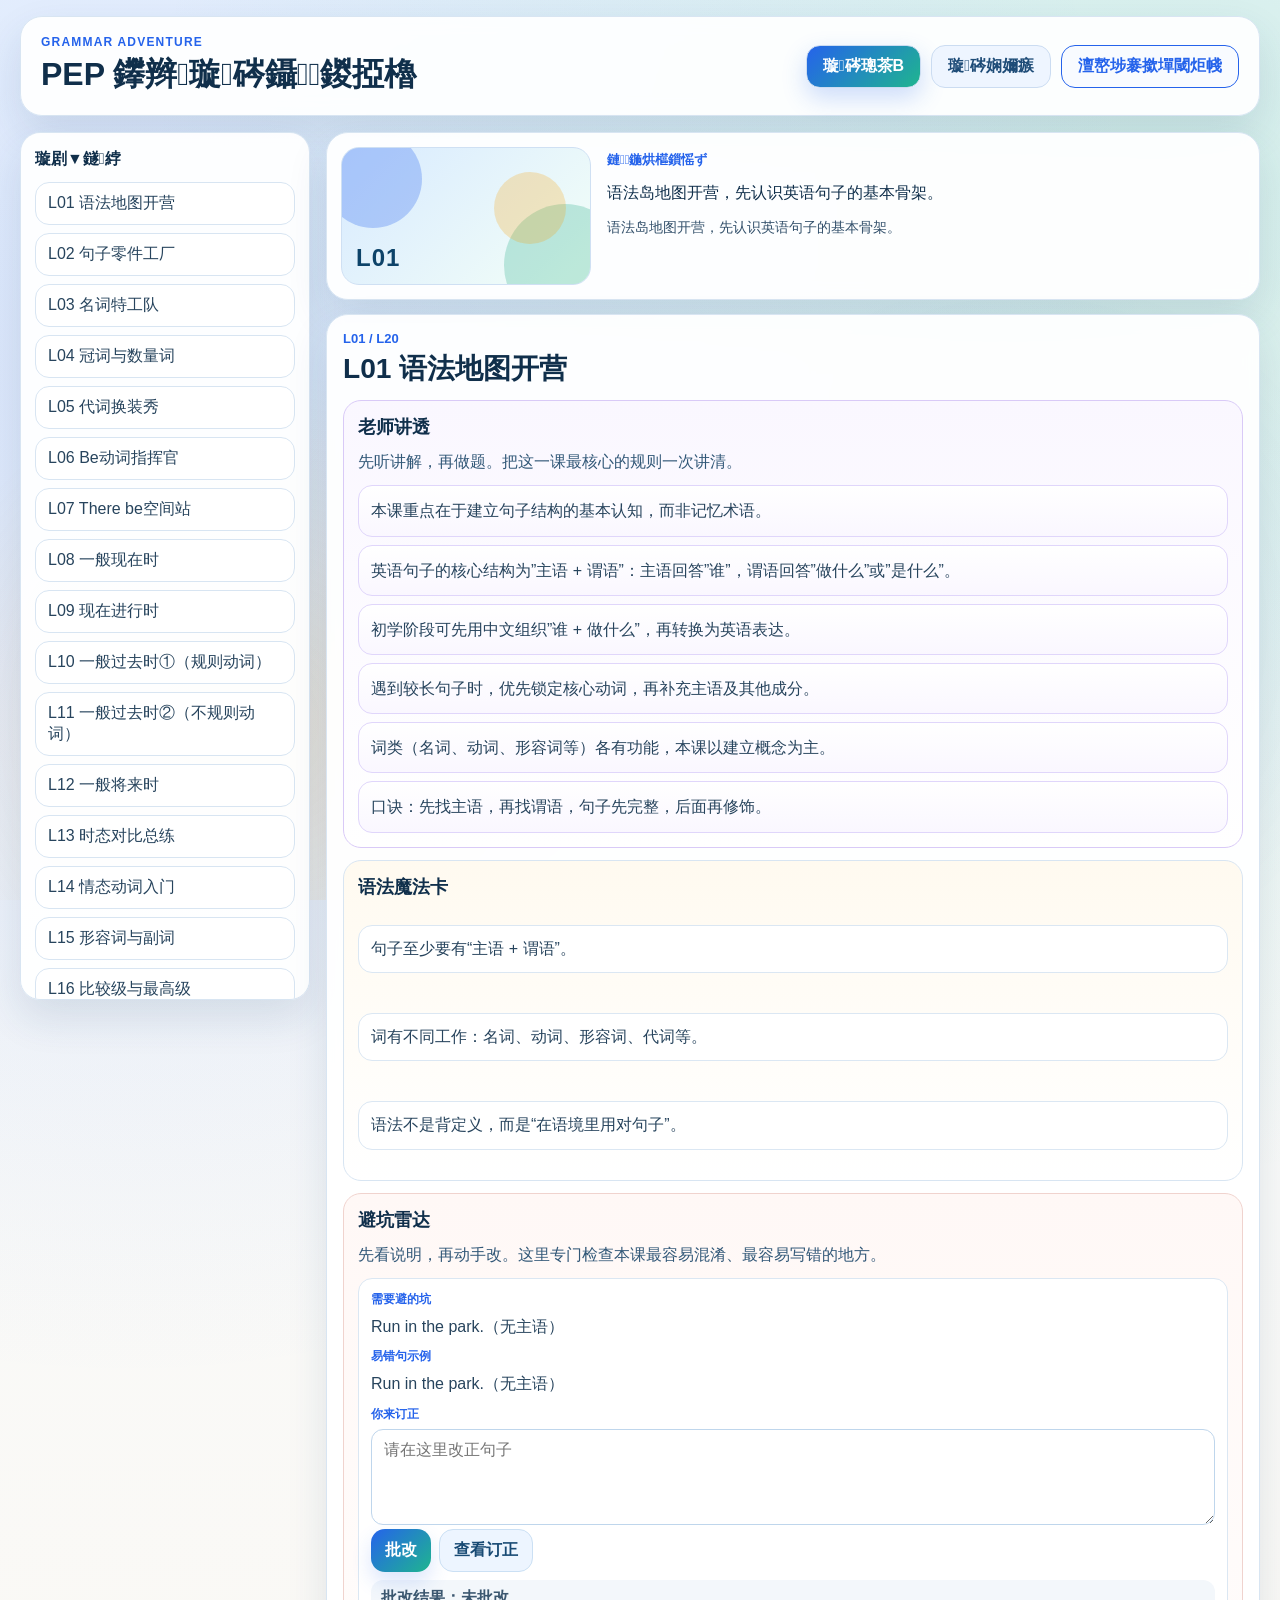
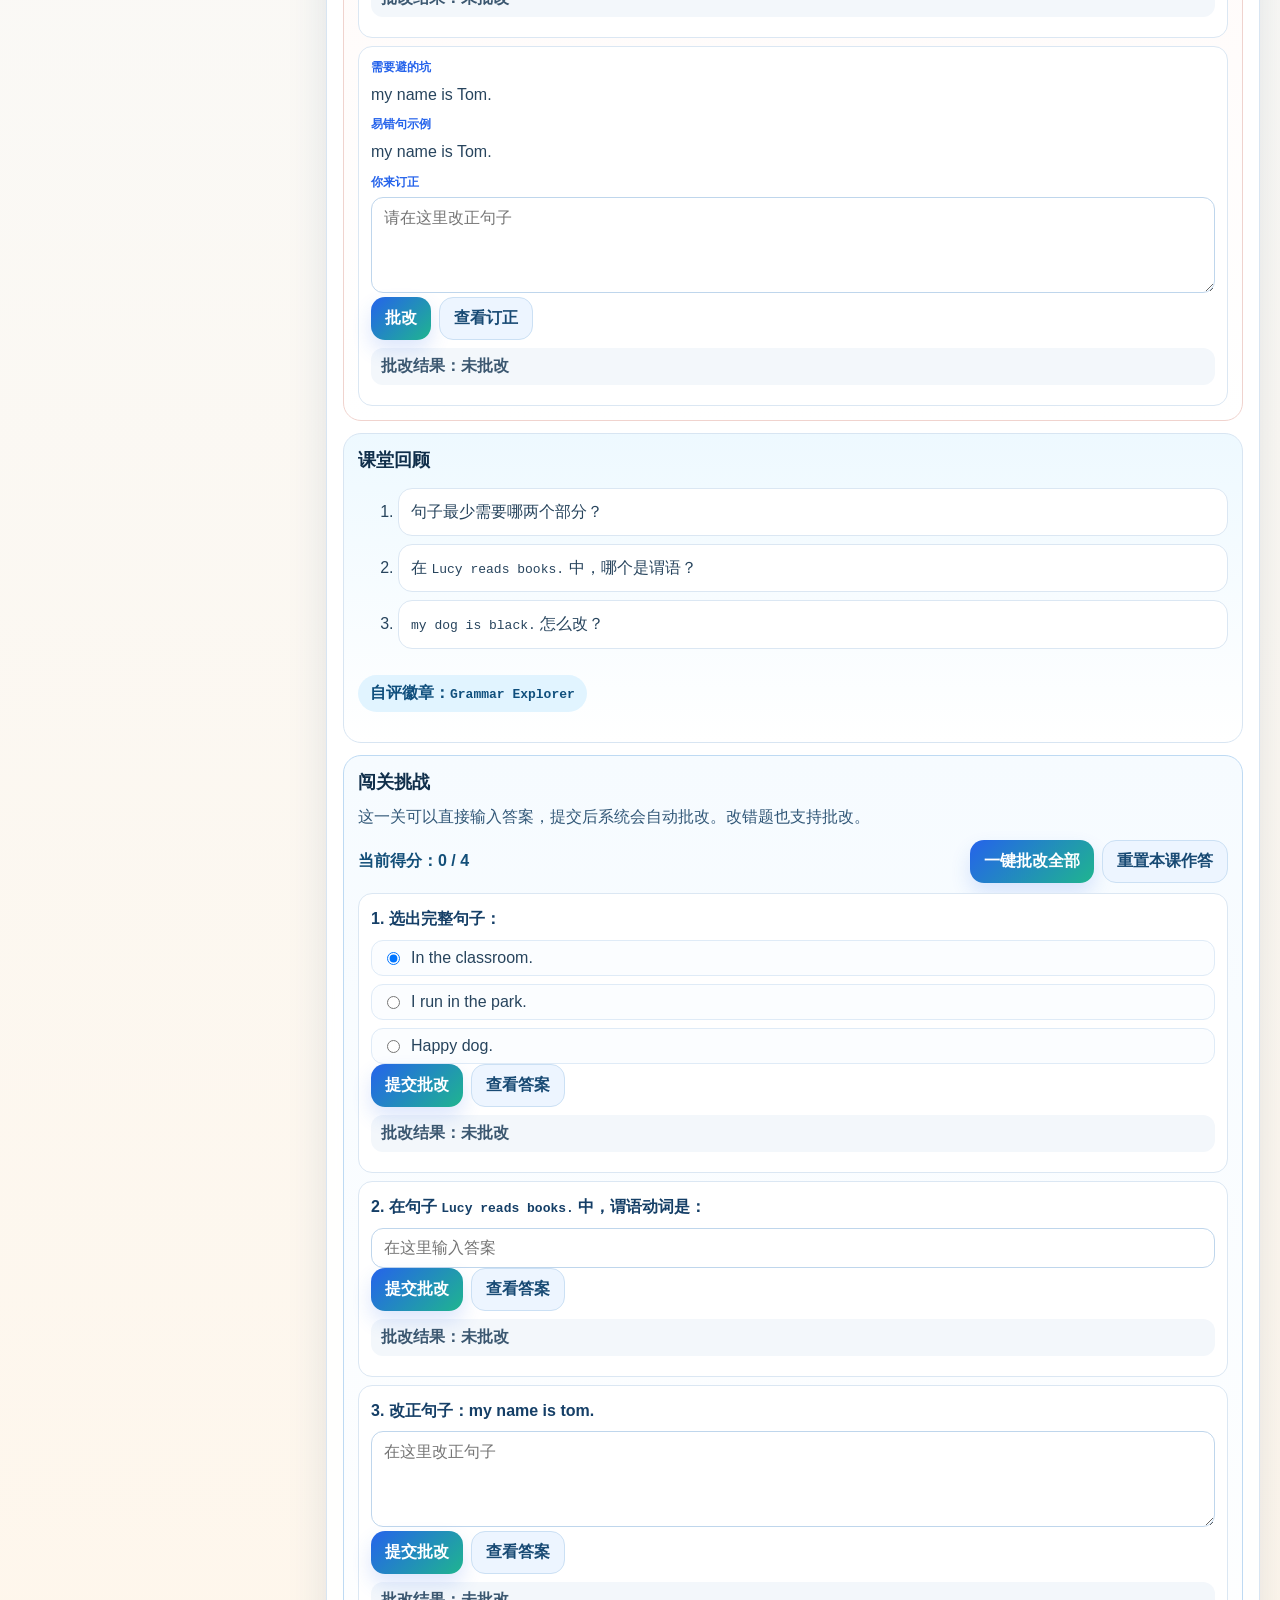
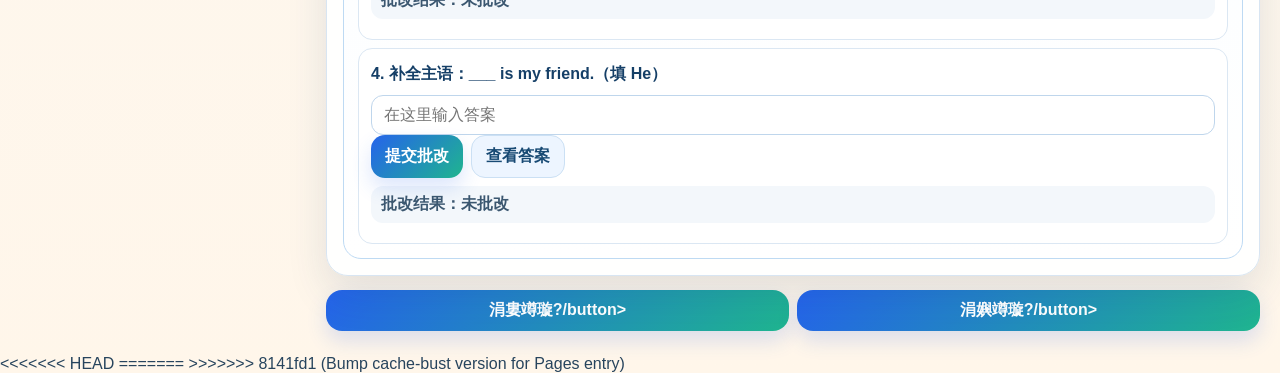
==== commit 0ffa061e: "Bump cache-bust version for Pages entry" ====
--- a/index.html
+++ b/index.html
@@ -1,10 +1,10 @@
-<!doctype html>
+﻿<!doctype html>
 <html lang="zh-CN">
 <head>
   <meta charset="UTF-8">
   <meta name="viewport" content="width=device-width, initial-scale=1.0">
-  <title>PEP 英语语法自学冒险</title>
-  <link rel="stylesheet" href="./styles.css">
+  <title>PEP 鑻辫璇硶鑷鍐掗櫓</title>
+  <link rel="stylesheet" href="./styles.css?v=20260527i">
 </head>
 <body>
   <div class="bg-layer" aria-hidden="true"></div>
@@ -12,12 +12,12 @@
     <header class="topbar">
       <div class="brand">
         <p class="brand-kicker">Grammar Adventure</p>
-        <h1>PEP 英语语法自学冒险</h1>
+        <h1>PEP 鑻辫璇硶鑷鍐掗櫓</h1>
       </div>
       <div class="topbar-actions">
-        <button id="menu-lesson" class="top-menu active" type="button">语法讲解</button>
-        <button id="menu-test" class="top-menu" type="button">语法测试</button>
-        <button id="copy-link-btn" class="ghost-btn" type="button">复制当前链接</button>
+        <button id="menu-lesson" class="top-menu active" type="button">璇硶璁茶В</button>
+        <button id="menu-test" class="top-menu" type="button">璇硶娴嬭瘯</button>
+        <button id="copy-link-btn" class="ghost-btn" type="button">澶嶅埗褰撳墠閾炬帴</button>
       </div>
     </header>
 
@@ -25,7 +25,7 @@
       <section id="lesson-view" class="view-panel">
         <div class="content-grid">
           <aside class="lesson-nav">
-            <p class="nav-title">课程目录</p>
+            <p class="nav-title">璇剧▼鐩綍</p>
             <ul id="lesson-list" class="lesson-list"></ul>
           </aside>
 
@@ -38,7 +38,7 @@
                 <p id="scene-id" class="scene-id">L01</p>
               </div>
               <div class="scene-meta">
-                <p class="scene-label">本课场景提示</p>
+                <p class="scene-label">鏈鍦烘櫙鎻愮ず</p>
                 <p id="scene-prompt" class="scene-prompt"></p>
                 <p id="lesson-summary" class="lesson-summary"></p>
               </div>
@@ -55,8 +55,8 @@
             </article>
 
             <nav class="pager">
-              <button id="prev-btn" class="page-btn" type="button">上一课</button>
-              <button id="next-btn" class="page-btn" type="button">下一课</button>
+              <button id="prev-btn" class="page-btn" type="button">涓婁竴璇?/button>
+              <button id="next-btn" class="page-btn" type="button">涓嬩竴璇?/button>
             </nav>
           </div>
         </div>
@@ -66,26 +66,26 @@
         <div class="test-shell">
           <header class="test-header">
             <div>
-              <p class="panel-kicker">语法测试</p>
-              <h2>随机 20 题，一次做完，一次批改</h2>
-              <p class="panel-desc">每次点击“生成 20 题”都会自动抽取新题。全部做完后点提交，系统会自动批改，并把错题加入错题集。</p>
+              <p class="panel-kicker">璇硶娴嬭瘯</p>
+              <h2>闅忔満 20 棰橈紝涓€娆″仛瀹岋紝涓€娆℃壒鏀?/h2>
+              <p class="panel-desc">姣忔鐐瑰嚮鈥滅敓鎴?20 棰樷€濋兘浼氳嚜鍔ㄦ娊鍙栨柊棰樸€傚叏閮ㄥ仛瀹屽悗鐐规彁浜わ紝绯荤粺浼氳嚜鍔ㄦ壒鏀癸紝骞舵妸閿欓鍔犲叆閿欓闆嗐€?/p>
             </div>
             <div class="test-toolbar">
-              <button id="generate-test-btn" class="mini-btn" type="button">生成 20 题</button>
-              <button id="submit-test-btn" class="mini-btn light" type="button">一键提交并批改</button>
-              <button id="clear-wrong-btn" class="mini-btn light" type="button">清空错题集</button>
+              <button id="generate-test-btn" class="mini-btn" type="button">鐢熸垚 20 棰?/button>
+              <button id="submit-test-btn" class="mini-btn light" type="button">涓€閿彁浜ゅ苟鎵规敼</button>
+              <button id="clear-wrong-btn" class="mini-btn light" type="button">娓呯┖閿欓闆?/button>
             </div>
           </header>
 
           <div class="test-switch">
-            <button class="test-tab active" data-test-tab="quiz" type="button">测试</button>
-            <button class="test-tab" data-test-tab="wrong" type="button">错题集 <span id="wrong-count" class="badge-count">0</span></button>
+            <button class="test-tab active" data-test-tab="quiz" type="button">娴嬭瘯</button>
+            <button class="test-tab" data-test-tab="wrong" type="button">閿欓闆?<span id="wrong-count" class="badge-count">0</span></button>
           </div>
 
           <article class="lesson-paper">
             <div class="quiz-toolbar">
-              <p id="test-score" class="quiz-score">当前得分：0 / 20</p>
-              <p class="quiz-hint">先作答，再统一提交。错题会自动记录。</p>
+              <p id="test-score" class="quiz-score">褰撳墠寰楀垎锛? / 20</p>
+              <p class="quiz-hint">鍏堜綔绛旓紝鍐嶇粺涓€鎻愪氦銆傞敊棰樹細鑷姩璁板綍銆?/p>
             </div>
             <div id="test-question-list" class="lesson-content"></div>
           </article>
@@ -94,10 +94,17 @@
     </main>
   </div>
 
-  <script src="./lessons-data.js"></script>
-  <script src="./quiz-bank.js"></script>
-  <script src="./app.js"></script>
+  <script src="./lessons-data.js?v=20260527i"></script>
+  <script src="./quiz-bank.js?v=20260527i"></script>
+  <script src="./app.js?v=20260527i"></script>
 </body>
+<<<<<<< HEAD
 </html>
 
 
+=======
+</html>
+
+
+>>>>>>> 8141fd1 (Bump cache-bust version for Pages entry)
+
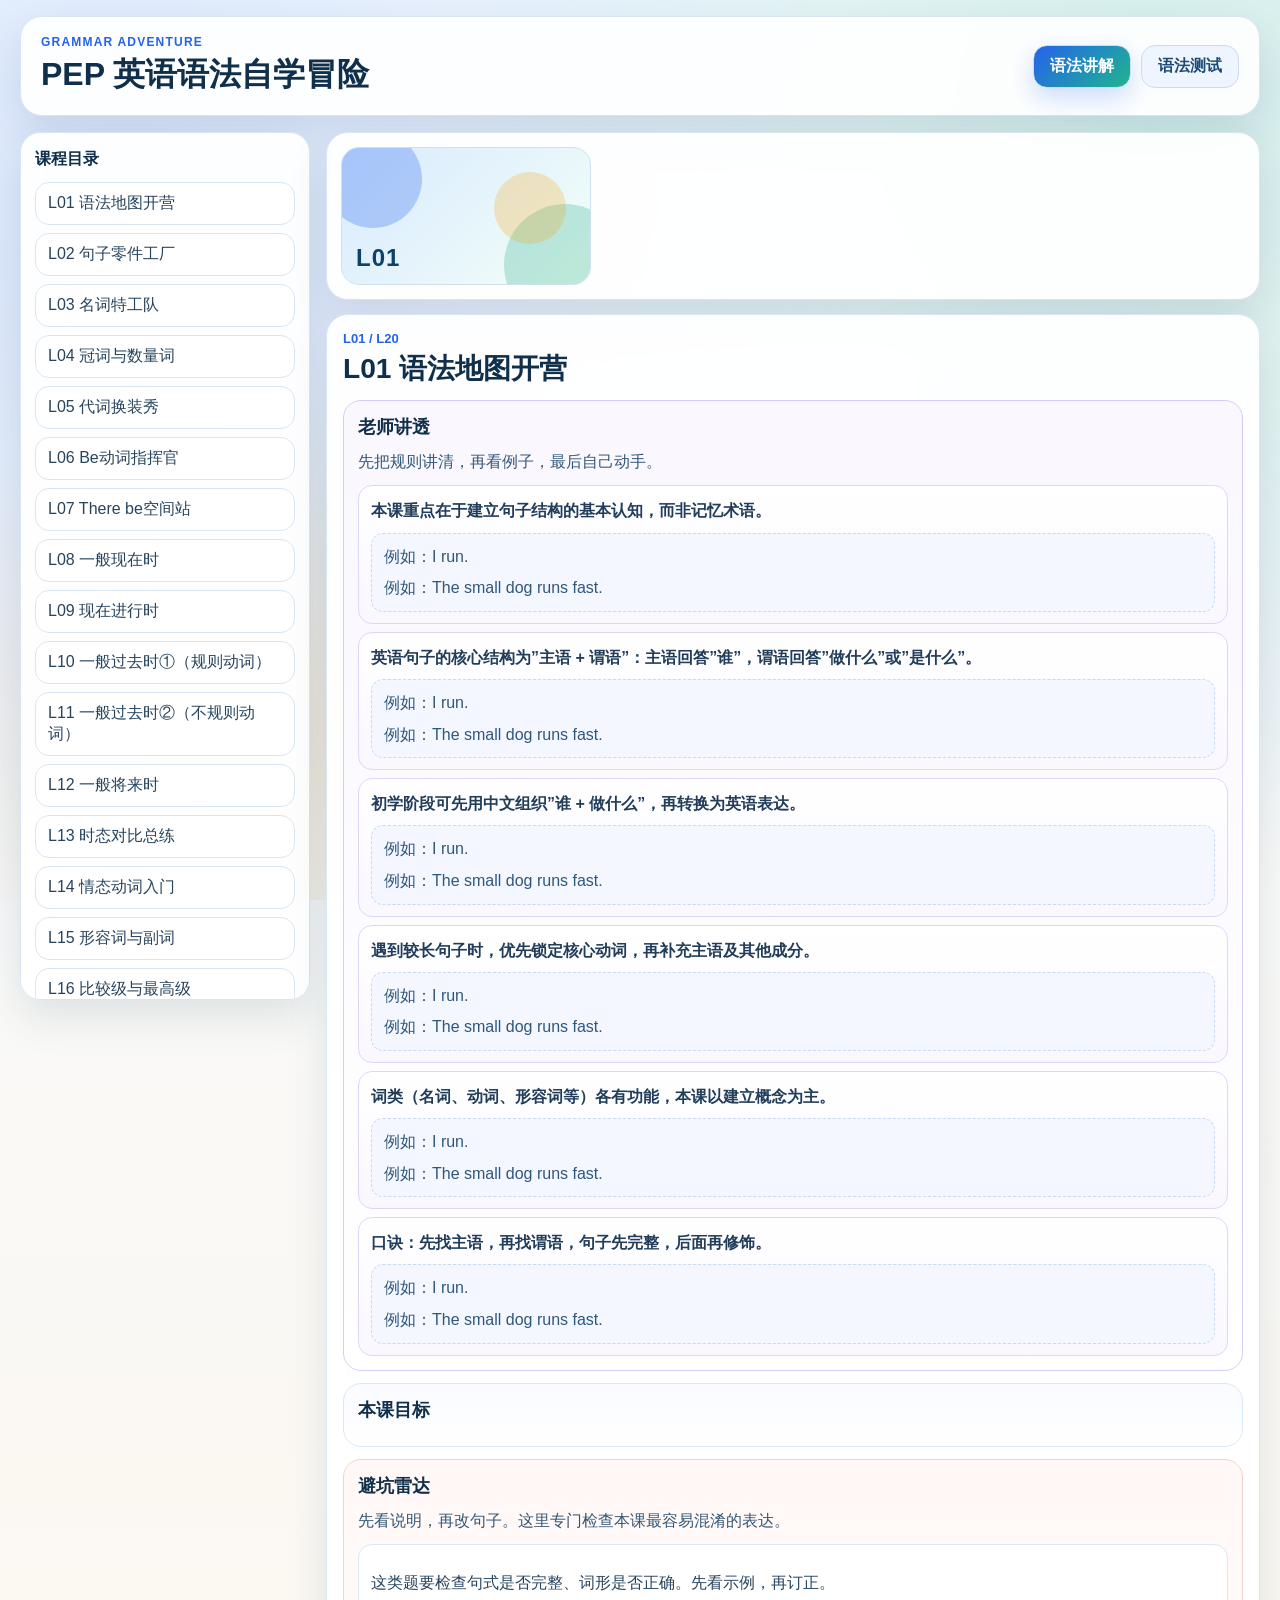
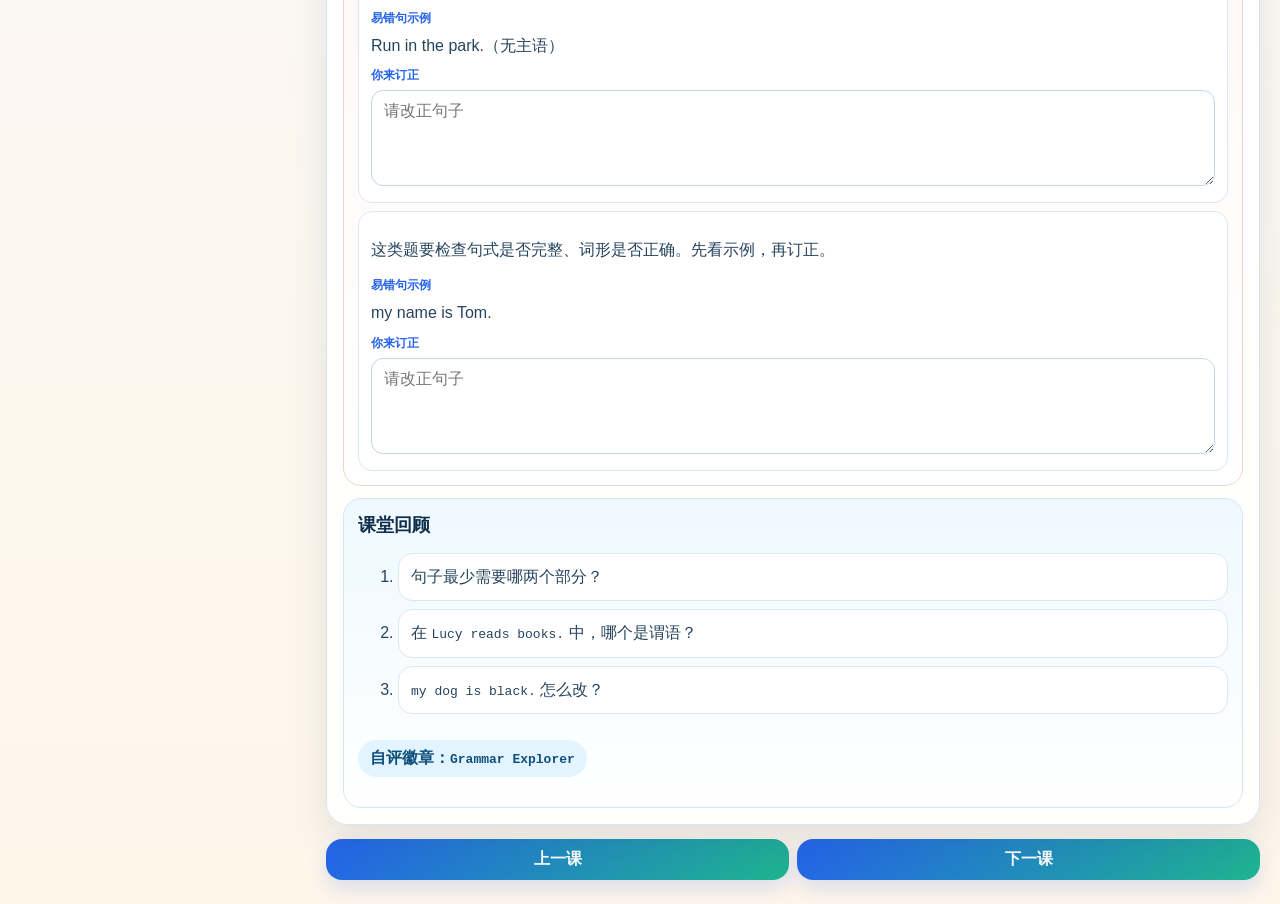
==== commit 462bef74: "Publish full updated grammar self-study site" ====
--- a/index.html
+++ b/index.html
@@ -3,7 +3,7 @@
 <head>
   <meta charset="UTF-8">
   <meta name="viewport" content="width=device-width, initial-scale=1.0">
-  <title>PEP 鑻辫璇硶鑷鍐掗櫓</title>
+  <title>PEP 英语语法自学冒险</title>
   <link rel="stylesheet" href="./styles.css?v=20260527i">
 </head>
 <body>
@@ -12,12 +12,11 @@
     <header class="topbar">
       <div class="brand">
         <p class="brand-kicker">Grammar Adventure</p>
-        <h1>PEP 鑻辫璇硶鑷鍐掗櫓</h1>
+        <h1>PEP 英语语法自学冒险</h1>
       </div>
       <div class="topbar-actions">
-        <button id="menu-lesson" class="top-menu active" type="button">璇硶璁茶В</button>
-        <button id="menu-test" class="top-menu" type="button">璇硶娴嬭瘯</button>
-        <button id="copy-link-btn" class="ghost-btn" type="button">澶嶅埗褰撳墠閾炬帴</button>
+        <button id="menu-lesson" class="top-menu active" type="button">语法讲解</button>
+        <button id="menu-test" class="top-menu" type="button">语法测试</button>
       </div>
     </header>
 
@@ -25,7 +24,7 @@
       <section id="lesson-view" class="view-panel">
         <div class="content-grid">
           <aside class="lesson-nav">
-            <p class="nav-title">璇剧▼鐩綍</p>
+            <p class="nav-title">课程目录</p>
             <ul id="lesson-list" class="lesson-list"></ul>
           </aside>
 
@@ -36,11 +35,6 @@
                 <div class="blob blob-b"></div>
                 <div class="blob blob-c"></div>
                 <p id="scene-id" class="scene-id">L01</p>
-              </div>
-              <div class="scene-meta">
-                <p class="scene-label">鏈鍦烘櫙鎻愮ず</p>
-                <p id="scene-prompt" class="scene-prompt"></p>
-                <p id="lesson-summary" class="lesson-summary"></p>
               </div>
             </section>
 
@@ -55,8 +49,8 @@
             </article>
 
             <nav class="pager">
-              <button id="prev-btn" class="page-btn" type="button">涓婁竴璇?/button>
-              <button id="next-btn" class="page-btn" type="button">涓嬩竴璇?/button>
+              <button id="prev-btn" class="page-btn" type="button">上一课</button>
+              <button id="next-btn" class="page-btn" type="button">下一课</button>
             </nav>
           </div>
         </div>
@@ -66,28 +60,24 @@
         <div class="test-shell">
           <header class="test-header">
             <div>
-              <p class="panel-kicker">璇硶娴嬭瘯</p>
-              <h2>闅忔満 20 棰橈紝涓€娆″仛瀹岋紝涓€娆℃壒鏀?/h2>
-              <p class="panel-desc">姣忔鐐瑰嚮鈥滅敓鎴?20 棰樷€濋兘浼氳嚜鍔ㄦ娊鍙栨柊棰樸€傚叏閮ㄥ仛瀹屽悗鐐规彁浜わ紝绯荤粺浼氳嚜鍔ㄦ壒鏀癸紝骞舵妸閿欓鍔犲叆閿欓闆嗐€?/p>
-            </div>
-            <div class="test-toolbar">
-              <button id="generate-test-btn" class="mini-btn" type="button">鐢熸垚 20 棰?/button>
-              <button id="submit-test-btn" class="mini-btn light" type="button">涓€閿彁浜ゅ苟鎵规敼</button>
-              <button id="clear-wrong-btn" class="mini-btn light" type="button">娓呯┖閿欓闆?/button>
+              <p class="panel-kicker">语法测试</p>
             </div>
           </header>
 
           <div class="test-switch">
-            <button class="test-tab active" data-test-tab="quiz" type="button">娴嬭瘯</button>
-            <button class="test-tab" data-test-tab="wrong" type="button">閿欓闆?<span id="wrong-count" class="badge-count">0</span></button>
+            <button class="test-tab active" data-test-tab="quiz" type="button">测试</button>
+            <button class="test-tab" data-test-tab="wrong" type="button">错题集 <span id="wrong-count" class="badge-count">0</span></button>
+            <button id="clear-wrong-btn" class="ghost-btn small" type="button">清空错题集</button>
           </div>
 
           <article class="lesson-paper">
             <div class="quiz-toolbar">
-              <p id="test-score" class="quiz-score">褰撳墠寰楀垎锛? / 20</p>
-              <p class="quiz-hint">鍏堜綔绛旓紝鍐嶇粺涓€鎻愪氦銆傞敊棰樹細鑷姩璁板綍銆?/p>
+              <p id="test-score" class="quiz-score">当前得分：0 / 20</p>
             </div>
             <div id="test-question-list" class="lesson-content"></div>
+            <div class="test-submit-wrap">
+              <button id="submit-test-btn" class="page-btn submit-btn" type="button">提交</button>
+            </div>
           </article>
         </div>
       </section>
@@ -98,13 +88,6 @@
   <script src="./quiz-bank.js?v=20260527i"></script>
   <script src="./app.js?v=20260527i"></script>
 </body>
-<<<<<<< HEAD
 </html>
 
 
-=======
-</html>
-
-
->>>>>>> 8141fd1 (Bump cache-bust version for Pages entry)
-
--- a/styles.css
+++ b/styles.css
@@ -1,4 +1,4 @@
-:root {
+﻿:root {
   --bg-top: #f6fbff;
   --bg-bottom: #fff6ea;
   --ink-strong: #102f4b;
@@ -278,6 +278,22 @@
   line-height: 1.65;
 }
 
+.section-meta {
+  background: linear-gradient(180deg, #f9fbff, #fff);
+  border-color: #d9e8f5;
+}
+
+.meta-list {
+  margin: 0;
+  padding-left: 20px;
+  display: grid;
+  gap: 8px;
+}
+
+.meta-item {
+  line-height: 1.65;
+}
+
 .teacher-talk-list,
 .rule-list,
 .practice-list,
@@ -305,6 +321,29 @@
   background: linear-gradient(180deg, #fff, #faf7ff);
 }
 
+.teacher-talk-text {
+  margin: 0;
+  color: #213d5a;
+  line-height: 1.7;
+  font-weight: 700;
+}
+
+.teacher-example-list {
+  display: grid;
+  gap: 6px;
+  margin-top: 8px;
+  padding: 10px 12px;
+  border-radius: 12px;
+  background: #f4f7ff;
+  border: 1px dashed #c9d9f0;
+}
+
+.teacher-example {
+  margin: 0;
+  color: #2e577c;
+  line-height: 1.6;
+}
+
 .section-teachertalk { border-color: #d9caf7; background: linear-gradient(180deg, #faf7ff, #fff); }
 .section-rulecard { background: linear-gradient(180deg, #fffaf0, #fff); }
 .section-pitfallbox { background: linear-gradient(180deg, #fff8f6, #fff); border-color: #f0d3ce; }
@@ -321,6 +360,18 @@
 .pitfall-card,
 .quiz-card {
   padding: 12px;
+}
+
+.lesson-submit-wrap,
+.test-submit-wrap {
+  display: flex;
+  justify-content: center;
+  margin-top: 14px;
+}
+
+.lesson-submit-wrap .submit-btn,
+.test-submit-wrap .submit-btn {
+  min-width: 180px;
 }
 
 .pitfall-label {
@@ -557,3 +608,5 @@
   .test-tab,
   .page-btn { width: 100%; }
 }
+
+
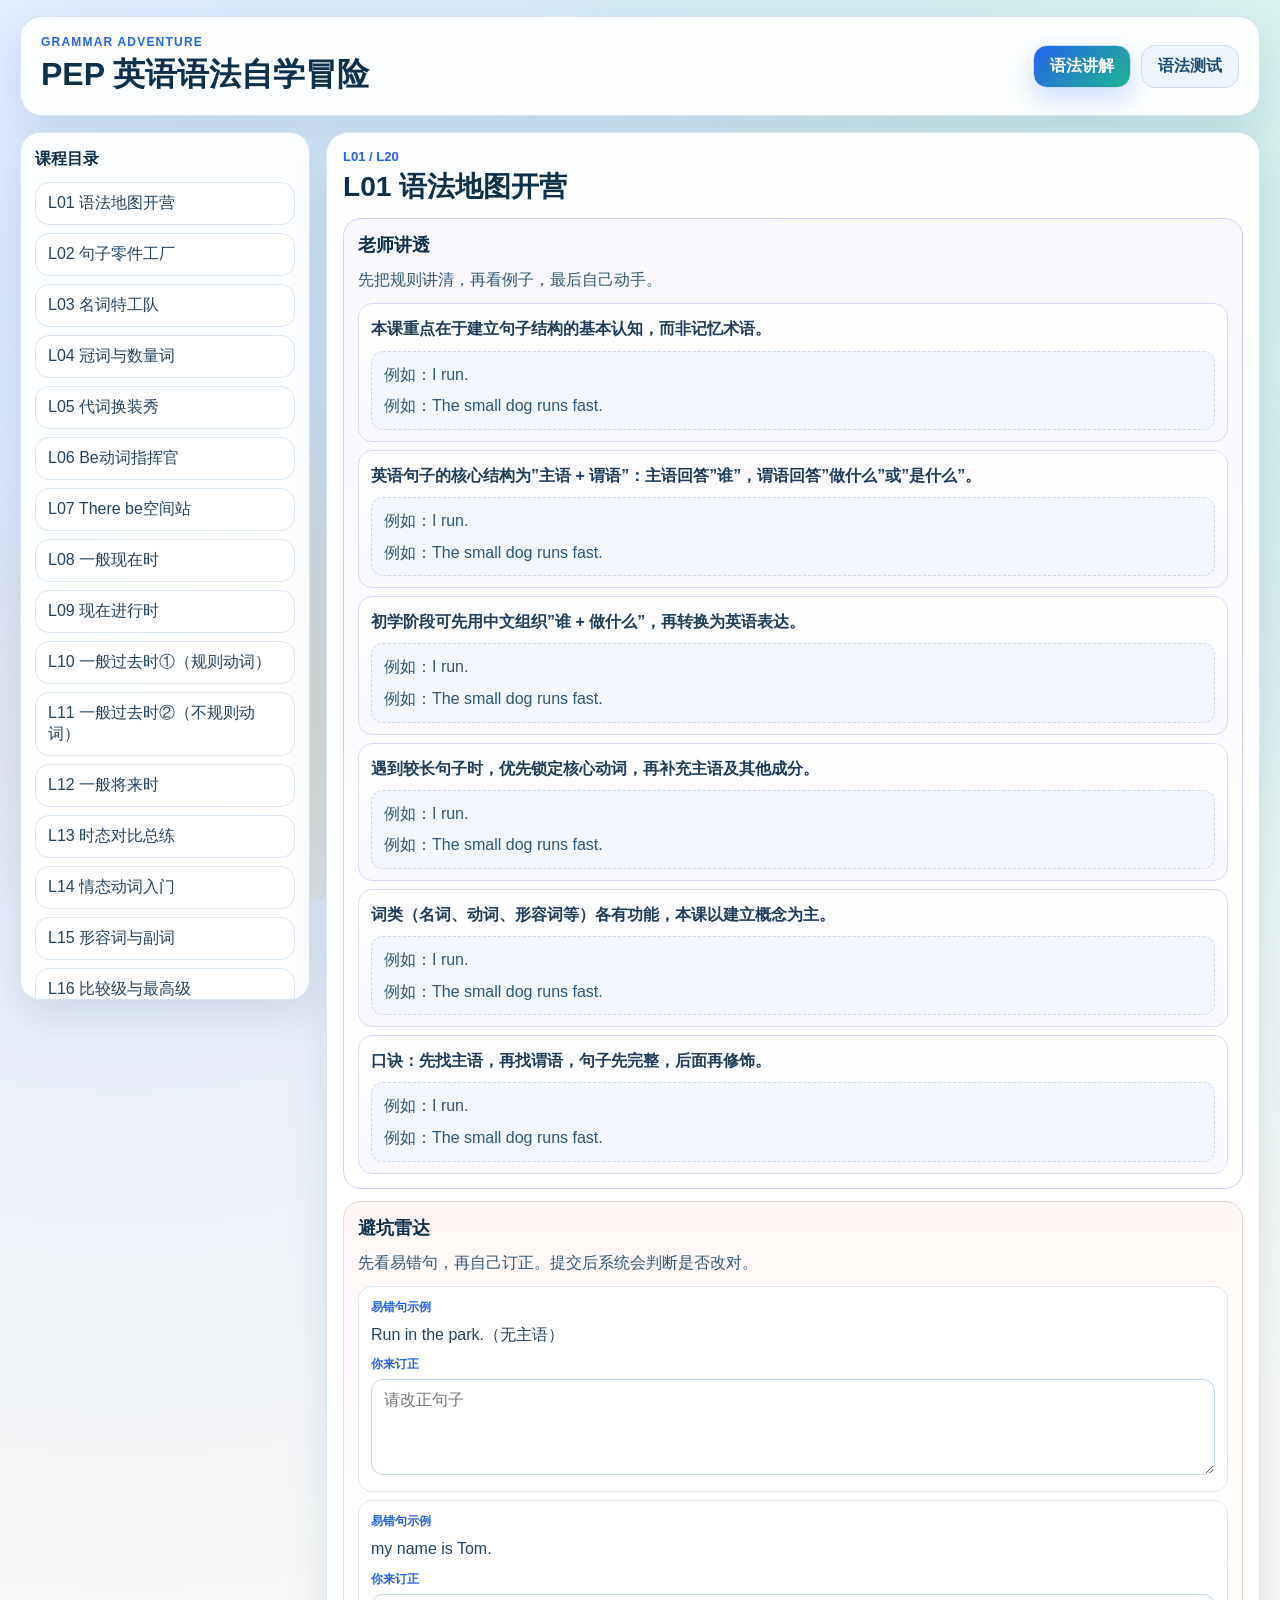
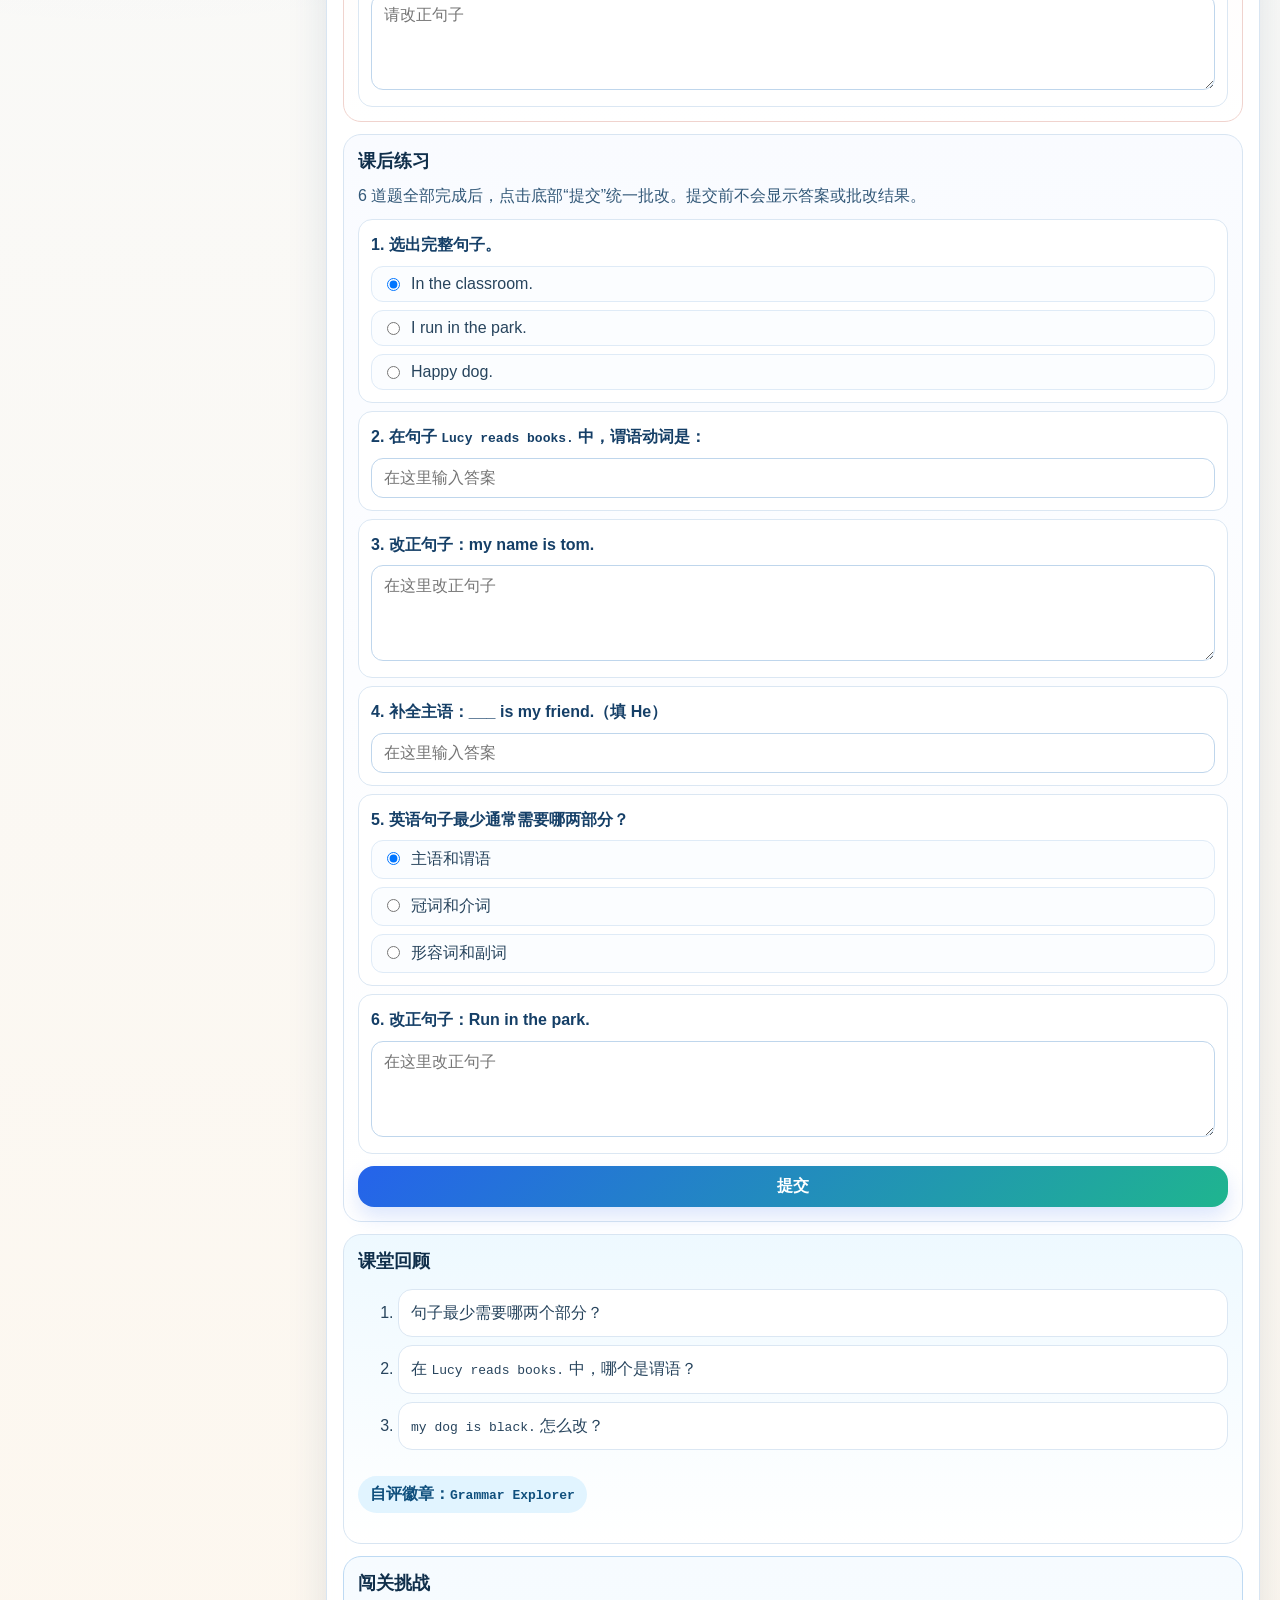
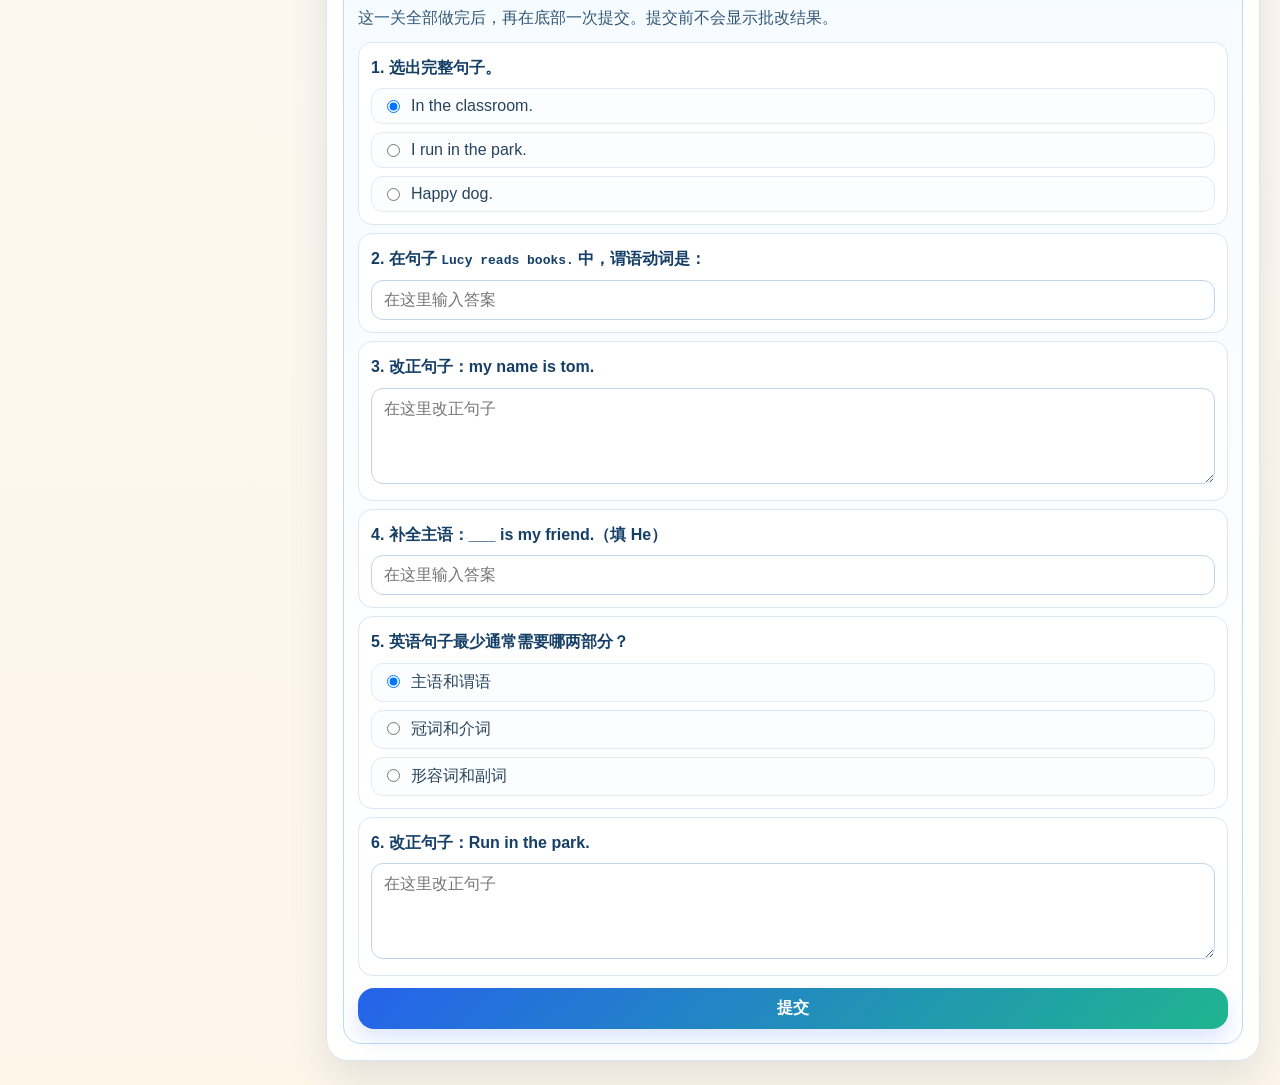
==== commit f5dada2b: "Publish lesson practice and test refresh updates" ====
--- a/index.html
+++ b/index.html
@@ -4,7 +4,7 @@
   <meta charset="UTF-8">
   <meta name="viewport" content="width=device-width, initial-scale=1.0">
   <title>PEP 英语语法自学冒险</title>
-  <link rel="stylesheet" href="./styles.css?v=20260527i">
+  <link rel="stylesheet" href="./styles.css?v=20260527j">
 </head>
 <body>
   <div class="bg-layer" aria-hidden="true"></div>
@@ -29,15 +29,6 @@
           </aside>
 
           <div class="lesson-stage">
-            <section class="scene-banner">
-              <div class="scene-visual">
-                <div class="blob blob-a"></div>
-                <div class="blob blob-b"></div>
-                <div class="blob blob-c"></div>
-                <p id="scene-id" class="scene-id">L01</p>
-              </div>
-            </section>
-
             <article class="lesson-paper">
               <header class="lesson-header">
                 <div>
@@ -47,11 +38,6 @@
               </header>
               <div id="lesson-content" class="lesson-content"></div>
             </article>
-
-            <nav class="pager">
-              <button id="prev-btn" class="page-btn" type="button">上一课</button>
-              <button id="next-btn" class="page-btn" type="button">下一课</button>
-            </nav>
           </div>
         </div>
       </section>
@@ -84,10 +70,8 @@
     </main>
   </div>
 
-  <script src="./lessons-data.js?v=20260527i"></script>
-  <script src="./quiz-bank.js?v=20260527i"></script>
-  <script src="./app.js?v=20260527i"></script>
+  <script src="./lessons-data.js?v=20260527j"></script>
+  <script src="./quiz-bank.js?v=20260527j"></script>
+  <script src="./app.js?v=20260527j"></script>
 </body>
 </html>
-
-
--- a/styles.css
+++ b/styles.css
@@ -174,7 +174,6 @@
   gap: 14px;
 }
 
-.scene-banner,
 .lesson-paper,
 .test-shell {
   border: 1px solid var(--line);
@@ -184,56 +183,6 @@
   backdrop-filter: blur(8px);
 }
 
-.scene-banner {
-  display: grid;
-  grid-template-columns: 250px minmax(0, 1fr);
-  gap: 14px;
-  padding: 14px;
-}
-
-.scene-visual {
-  position: relative;
-  min-height: 138px;
-  overflow: hidden;
-  border-radius: 18px;
-  border: 1px solid #cfe0f3;
-  background: linear-gradient(135deg, #d8eaff, #f3fff7);
-}
-
-.scene-id {
-  position: absolute;
-  left: 14px;
-  bottom: 12px;
-  margin: 0;
-  color: #0d4369;
-  font-size: 24px;
-  font-weight: 800;
-  letter-spacing: 1px;
-}
-
-.blob { position: absolute; border-radius: 50%; }
-.blob-a { width: 98px; height: 98px; top: -18px; left: -18px; background: rgba(37, 99, 235, 0.28); }
-.blob-b { width: 122px; height: 122px; right: -36px; bottom: -42px; background: rgba(18, 165, 123, 0.24); }
-.blob-c { width: 72px; height: 72px; right: 24px; top: 24px; background: rgba(245, 158, 11, 0.24); }
-
-.scene-meta { padding: 4px 2px; }
-.scene-label {
-  margin: 0;
-  color: var(--brand-main);
-  font-size: 13px;
-  font-weight: 700;
-}
-.scene-prompt,
-.lesson-summary {
-  margin: 10px 0 0;
-  color: var(--ink-strong);
-  line-height: 1.7;
-}
-.lesson-summary {
-  color: #33506b;
-  font-size: 14px;
-}
-
 .lesson-paper { padding: 16px; }
 .lesson-header {
   display: flex;
@@ -275,22 +224,6 @@
 .section-intro {
   margin: 0 0 10px;
   color: #325878;
-  line-height: 1.65;
-}
-
-.section-meta {
-  background: linear-gradient(180deg, #f9fbff, #fff);
-  border-color: #d9e8f5;
-}
-
-.meta-list {
-  margin: 0;
-  padding-left: 20px;
-  display: grid;
-  gap: 8px;
-}
-
-.meta-item {
   line-height: 1.65;
 }
 
@@ -408,15 +341,13 @@
   color: #47637f;
 }
 
-.quiz-tools,
-.quiz-actions,
-.test-toolbar,
-.pager {
-  display: flex;
-  gap: 8px;
-  flex-wrap: wrap;
-}
-
+.quiz-tools,
+.quiz-actions,
+.test-toolbar {
+  display: flex;
+  gap: 8px;
+  flex-wrap: wrap;
+}
 .mini-btn,
 .page-btn {
   padding: 10px 14px;
@@ -498,6 +429,23 @@
   font-weight: 700;
 }
 
+.practice-detail {
+  margin: 8px 0 0;
+  padding: 10px 12px;
+  border-radius: 12px;
+  background: #fff8ed;
+  color: #5b3b16;
+  line-height: 1.65;
+}
+
+.practice-detail p {
+  margin: 4px 0;
+}
+
+.lesson-submit-wrap,
+.test-submit-wrap {
+  margin-top: 12px;
+}
 .badge-line {
   margin-top: 10px;
   display: inline-block;
@@ -506,10 +454,6 @@
   background: #e1f4ff;
   color: #0f4f7d;
   font-weight: 700;
-}
-
-.pager {
-  justify-content: space-between;
 }
 
 .page-btn {
@@ -578,11 +522,10 @@
 
 .section-wrongbank { background: linear-gradient(180deg, #fff8f6, #fff); }
 
-@media (max-width: 1080px) {
-  .content-grid { grid-template-columns: 1fr; }
-  .lesson-nav { position: static; max-height: none; }
-  .scene-banner { grid-template-columns: 1fr; }
-  .test-header { flex-direction: column; }
+@media (max-width: 1080px) {
+  .content-grid { grid-template-columns: 1fr; }
+  .lesson-nav { position: static; max-height: none; }
+  .test-header { flex-direction: column; }
 }
 
 @media (max-width: 720px) {
@@ -590,17 +533,12 @@
   .topbar { padding: 14px; border-radius: 18px; }
   .lesson-paper,
   .test-shell,
-  .lesson-nav,
-  .scene-banner { border-radius: 18px; }
-  .lesson-paper,
-  .test-shell,
-  .lesson-nav { padding: 12px; }
+  .lesson-nav { border-radius: 18px; padding: 12px; }
   .lesson-header { flex-direction: column; }
   .quiz-actions,
   .quiz-toolbar,
   .test-toolbar,
   .topbar-actions,
-  .pager,
   .test-switch { flex-direction: column; }
   .mini-btn,
   .ghost-btn,
@@ -608,5 +546,3 @@
   .test-tab,
   .page-btn { width: 100%; }
 }
-
-
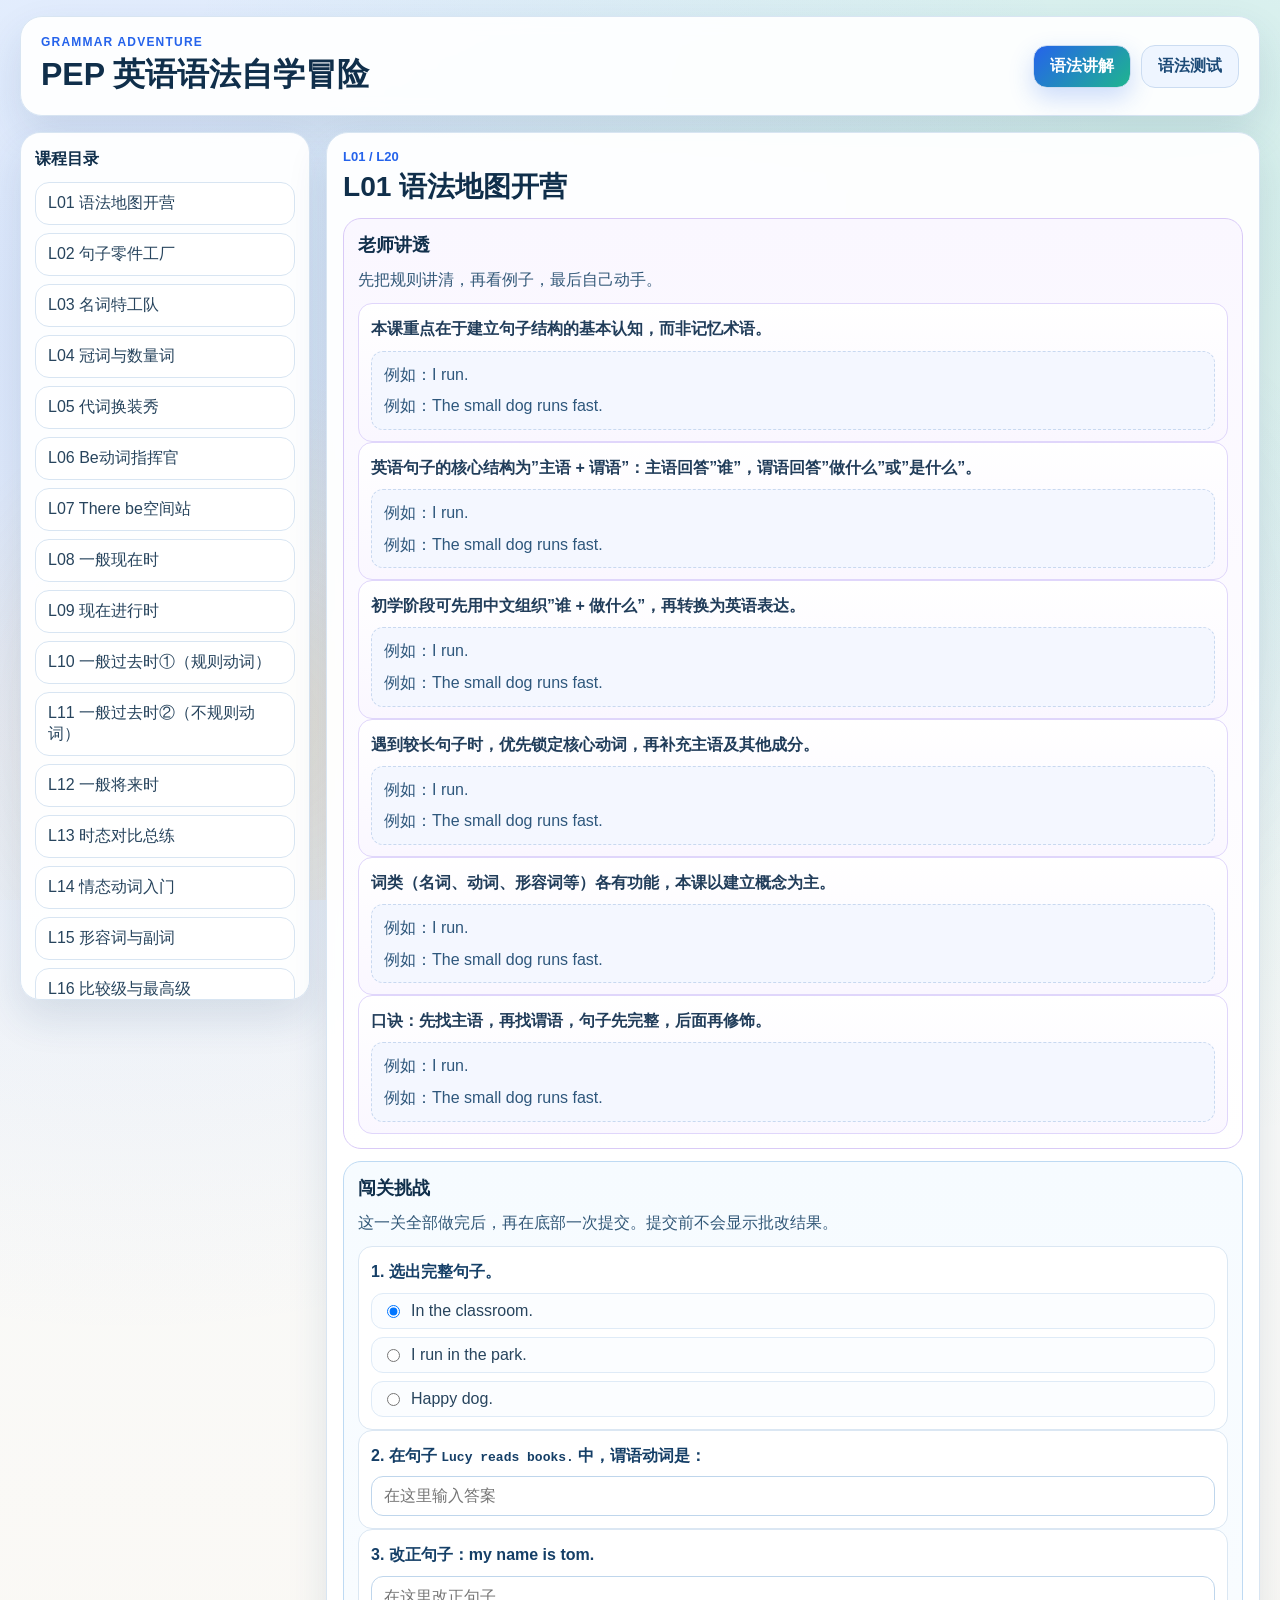
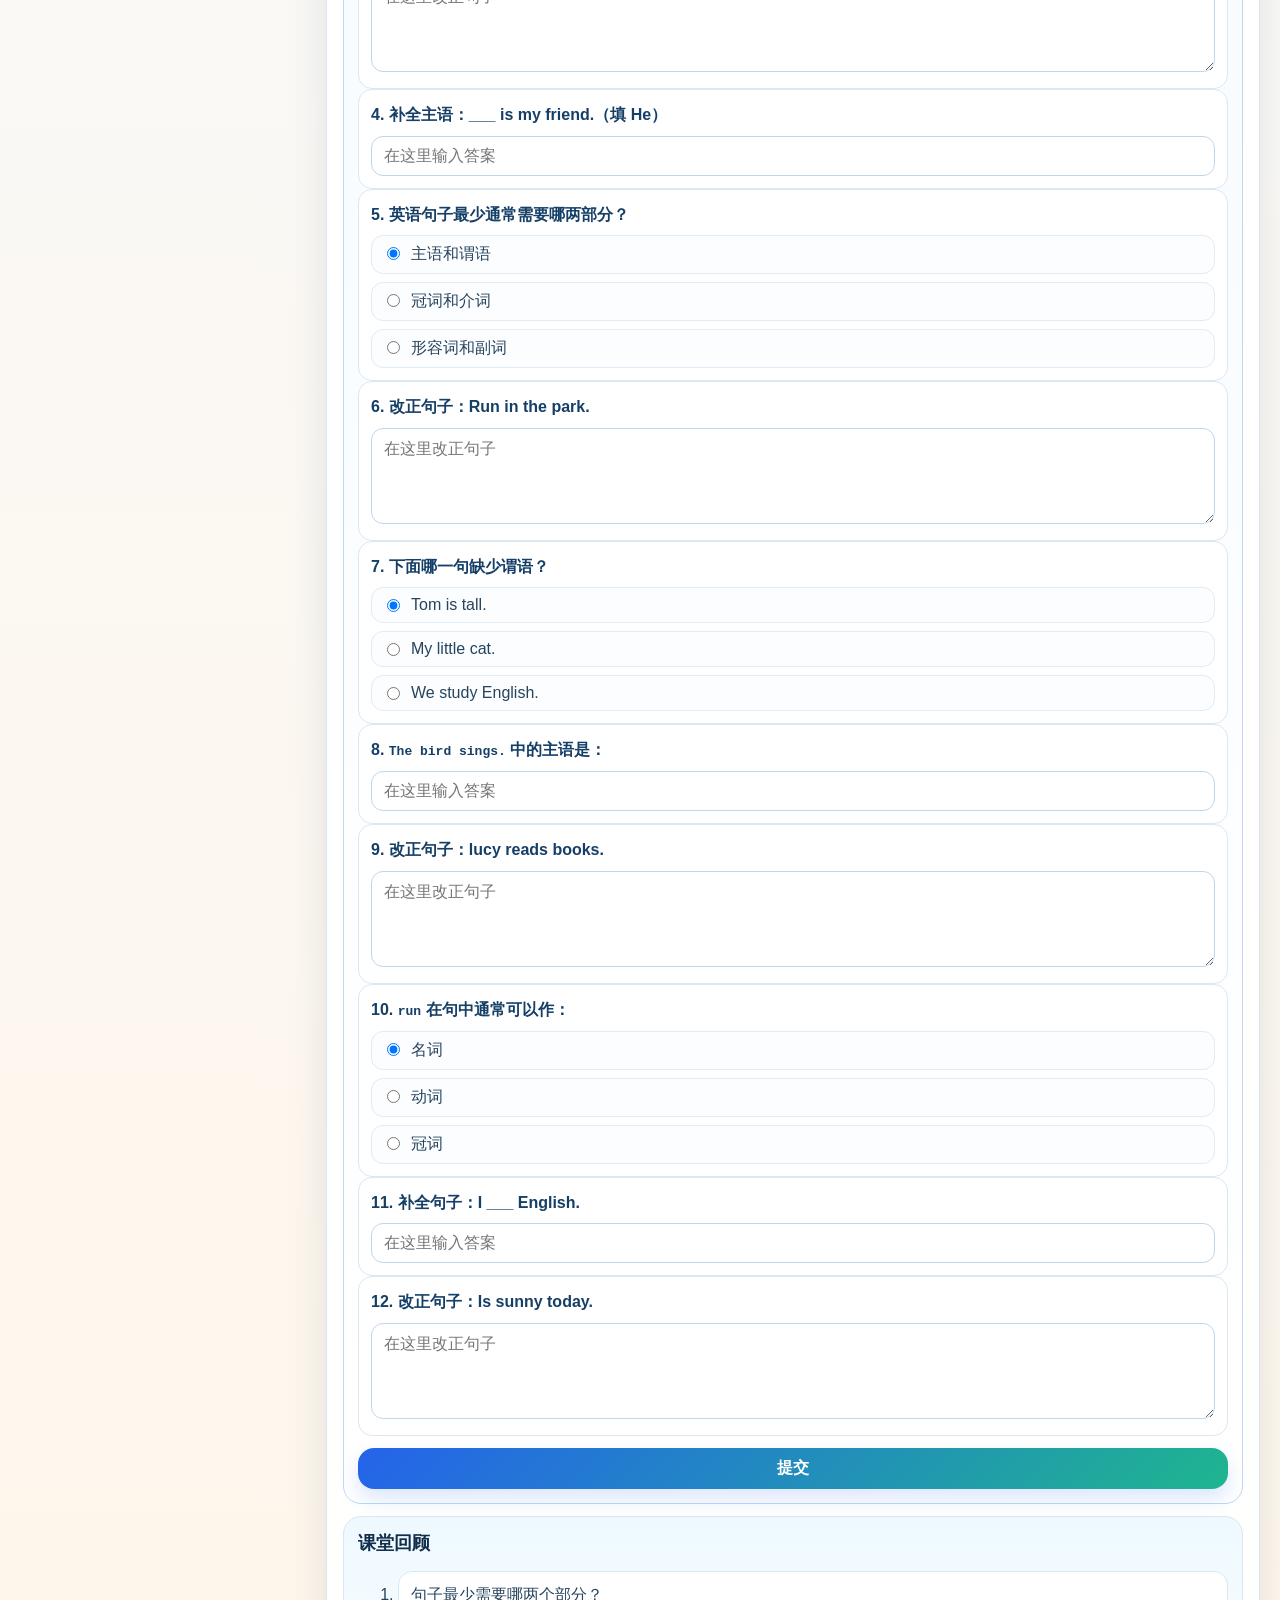
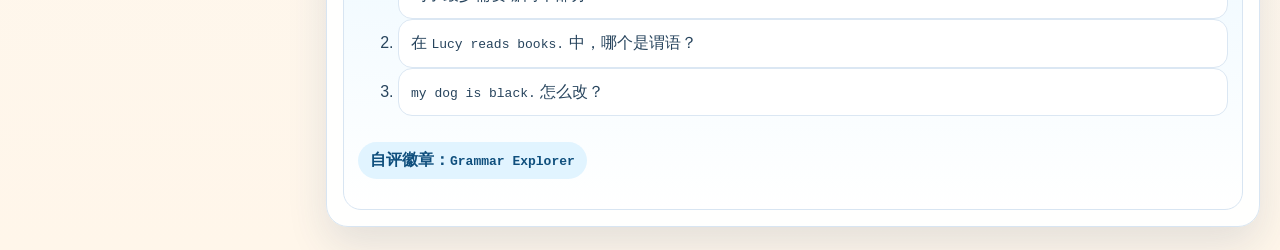
==== commit a0adcf49: "Expand challenge bank and separate grammar tests" ====
--- a/index.html
+++ b/index.html
@@ -4,7 +4,7 @@
   <meta charset="UTF-8">
   <meta name="viewport" content="width=device-width, initial-scale=1.0">
   <title>PEP 英语语法自学冒险</title>
-  <link rel="stylesheet" href="./styles.css?v=20260527j">
+  <link rel="stylesheet" href="./styles.css?v=20260528a">
 </head>
 <body>
   <div class="bg-layer" aria-hidden="true"></div>
@@ -70,8 +70,9 @@
     </main>
   </div>
 
-  <script src="./lessons-data.js?v=20260527j"></script>
-  <script src="./quiz-bank.js?v=20260527j"></script>
-  <script src="./app.js?v=20260527j"></script>
+  <script src="./lessons-data.js?v=20260528a"></script>
+  <script src="./quiz-bank.js?v=20260528a"></script>
+  <script src="./app.js?v=20260528a"></script>
 </body>
 </html>
+
--- a/styles.css
+++ b/styles.css
@@ -230,8 +230,7 @@
 .teacher-talk-list,
 .rule-list,
 .practice-list,
-.quiz-list,
-.pitfall-list {
+.quiz-list, {
   display: grid;
   gap: 8px;
 }
@@ -239,7 +238,6 @@
 .teacher-talk-item,
 .rule-item,
 .practice-list li,
-.pitfall-card,
 .quiz-card {
   border-radius: 14px;
   border: 1px solid #dbe7f3;
@@ -279,7 +277,6 @@
 
 .section-teachertalk { border-color: #d9caf7; background: linear-gradient(180deg, #faf7ff, #fff); }
 .section-rulecard { background: linear-gradient(180deg, #fffaf0, #fff); }
-.section-pitfallbox { background: linear-gradient(180deg, #fff8f6, #fff); border-color: #f0d3ce; }
 .section-practice { background: linear-gradient(180deg, #f9fbff, #fff); }
 .section-exitticket { background: linear-gradient(180deg, #eef9ff, #fff); }
 .section-challenge { background: linear-gradient(180deg, #f6fbff, #fff); border-color: #bedaf3; }
@@ -290,7 +287,6 @@
   line-height: 1.65;
 }
 
-.pitfall-card,
 .quiz-card {
   padding: 12px;
 }
@@ -305,20 +301,6 @@
 .lesson-submit-wrap .submit-btn,
 .test-submit-wrap .submit-btn {
   min-width: 180px;
-}
-
-.pitfall-label {
-  margin: 0 0 6px;
-  color: var(--brand-main);
-  font-size: 12px;
-  font-weight: 700;
-}
-
-.pitfall-explain,
-.pitfall-wrong,
-.pitfall-right {
-  margin: 0 0 8px;
-  line-height: 1.65;
 }
 
 .quiz-toolbar {
@@ -423,12 +405,6 @@
 .quiz-feedback.wrong { background: #fff0ef; color: #bb5146; }
 
 .quiz-answer,
-.pitfall-right {
-  margin: 8px 0 0;
-  color: #14557d;
-  font-weight: 700;
-}
-
 .practice-detail {
   margin: 8px 0 0;
   padding: 10px 12px;
@@ -546,3 +522,5 @@
   .test-tab,
   .page-btn { width: 100%; }
 }
+
+
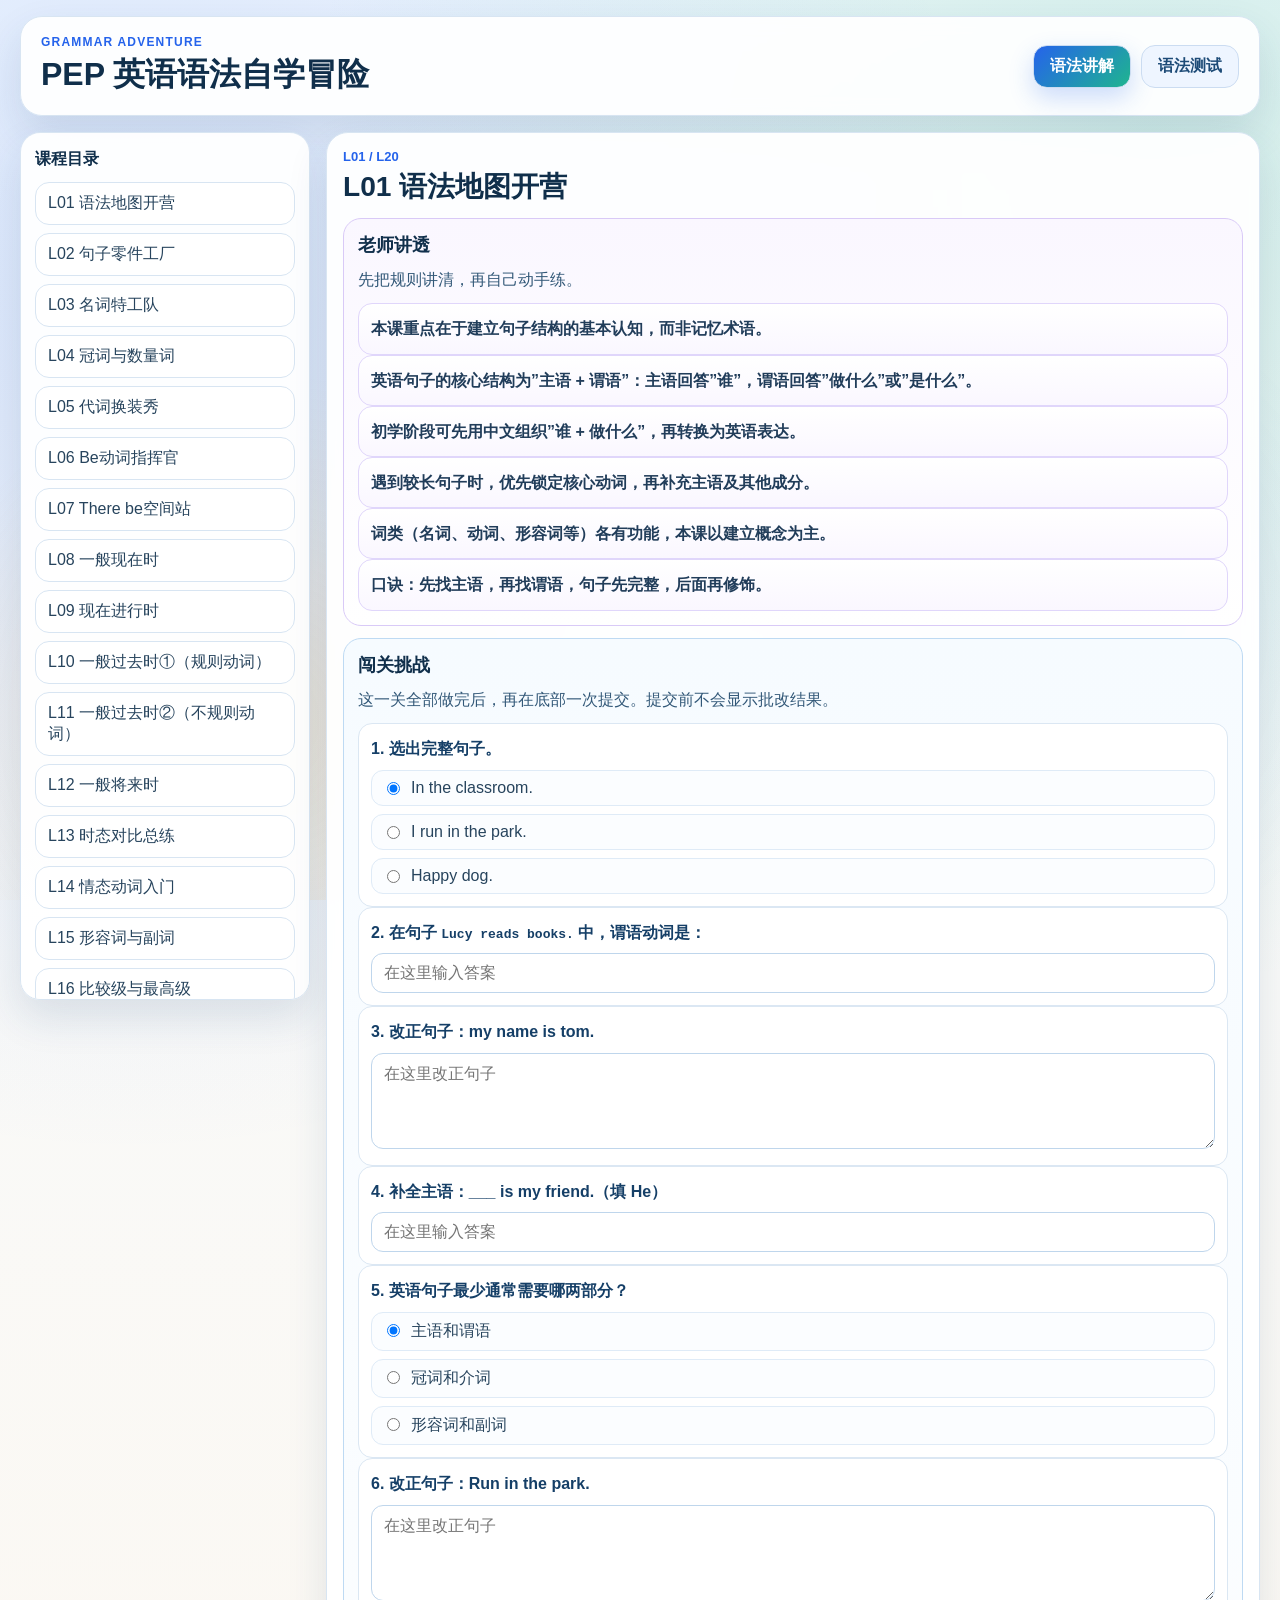
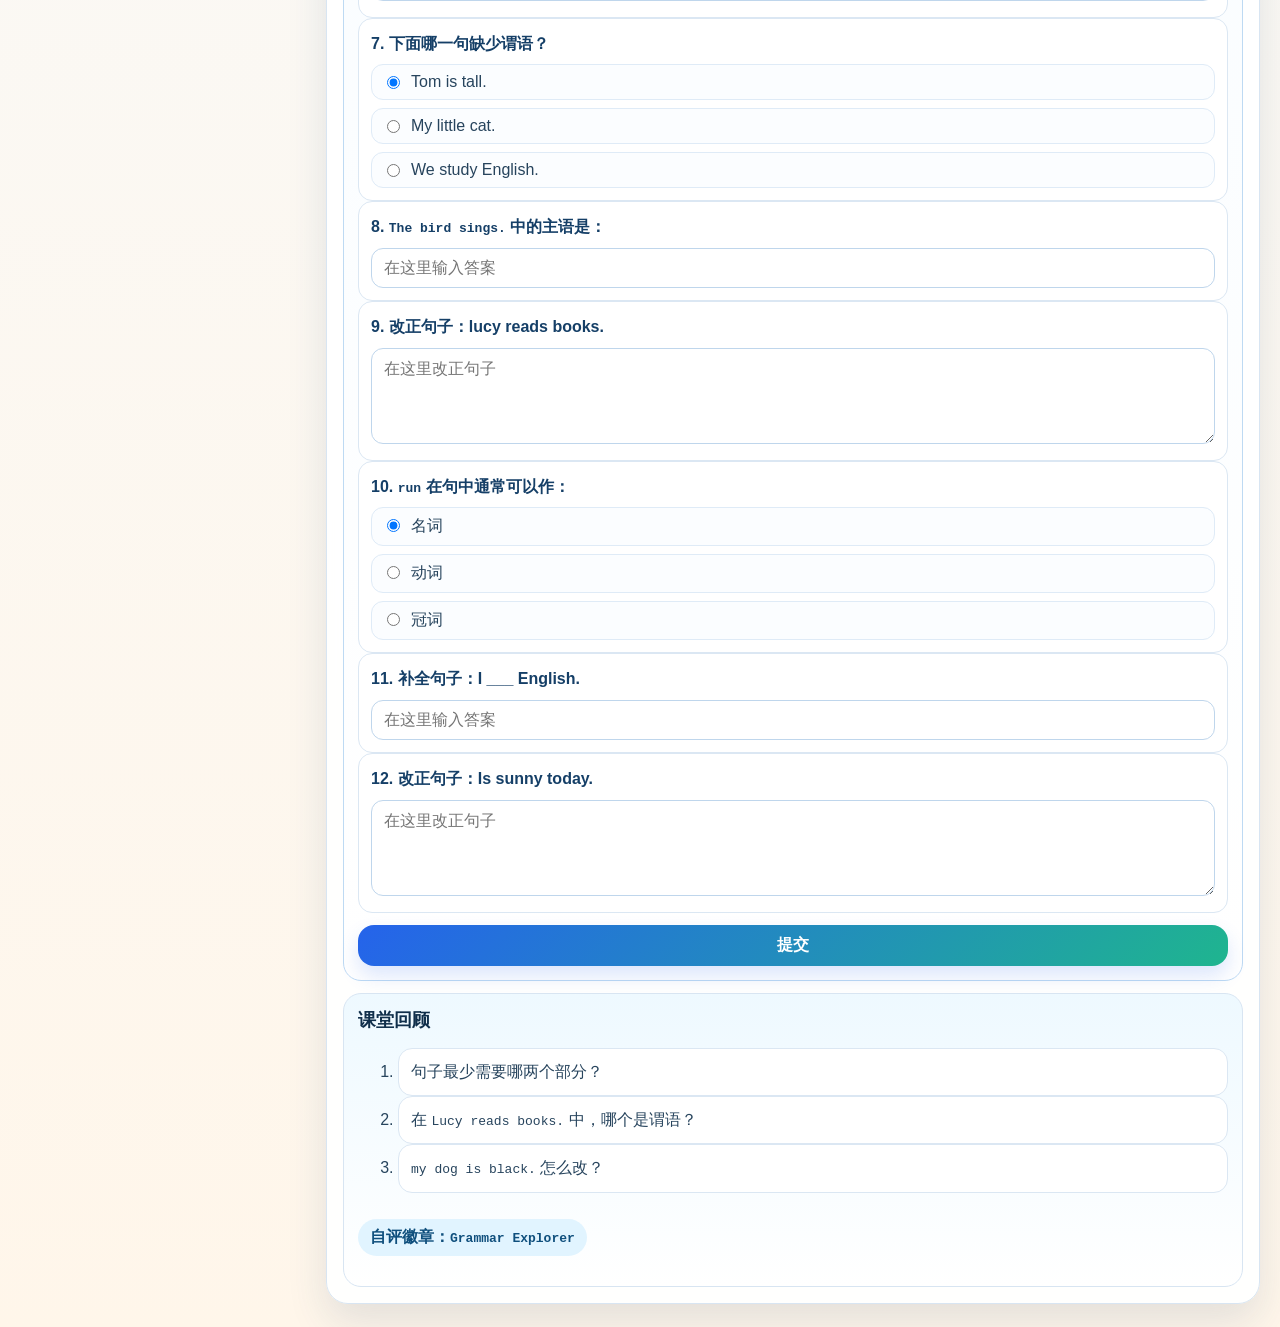
==== commit 6603ad87: "Remove repeated teacher talk examples (index.html)" ====
--- a/index.html
+++ b/index.html
@@ -4,7 +4,7 @@
   <meta charset="UTF-8">
   <meta name="viewport" content="width=device-width, initial-scale=1.0">
   <title>PEP 英语语法自学冒险</title>
-  <link rel="stylesheet" href="./styles.css?v=20260528a">
+  <link rel="stylesheet" href="./styles.css?v=20260528b">
 </head>
 <body>
   <div class="bg-layer" aria-hidden="true"></div>
@@ -70,9 +70,10 @@
     </main>
   </div>
 
-  <script src="./lessons-data.js?v=20260528a"></script>
-  <script src="./quiz-bank.js?v=20260528a"></script>
-  <script src="./app.js?v=20260528a"></script>
+  <script src="./lessons-data.js?v=20260528b"></script>
+  <script src="./quiz-bank.js?v=20260528b"></script>
+  <script src="./app.js?v=20260528b"></script>
 </body>
 </html>
 
+
